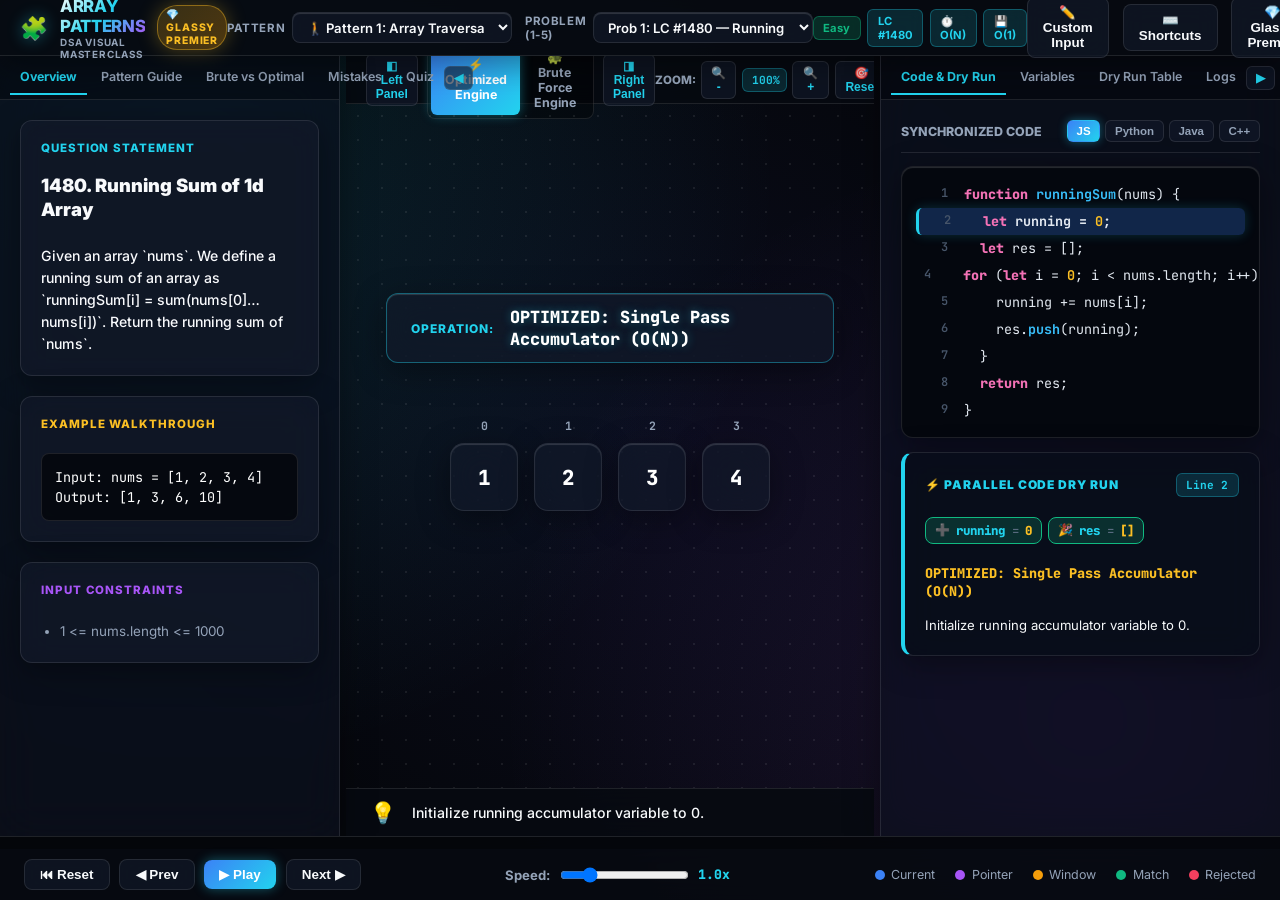
==== index.html @ a61776d0 "first commit" ====
<!DOCTYPE html>
<html lang="en" data-theme="glassy">
<head>
  <meta charset="UTF-8">
  <meta name="viewport" content="width=device-width, initial-scale=1.0">
  <title>Array Patterns Visualizer — 💎 Glassy Premier DSA Thinking Patterns & 60 LeetCode Problems</title>
  <meta name="description" content="Interactive luxury visual learning platform for 12 Array Patterns and 60 LeetCode problems with animated step execution, synchronized code line tracking, live variable watching, and pattern quizzes.">
  <link rel="stylesheet" href="styles/main.css">
  <link rel="stylesheet" href="styles/components.css">
  <link rel="preconnect" href="https://fonts.googleapis.com">
  <link rel="preconnect" href="https://fonts.gstatic.com" crossorigin>
  <link href="https://fonts.googleapis.com/css2?family=JetBrains+Mono:ital,wght@0,400;0,600;0,700;1,400&family=Inter:wght@300;400;500;600;700;800;900&display=swap" rel="stylesheet">
</head>
<body>

  <!-- TOP HEADER -->
  <header class="app-header">
    <div class="brand-section">
      <span class="brand-logo">🧩</span>
      <div style="display: flex; flex-direction: column;">
        <span class="brand-title">ARRAY PATTERNS</span>
        <span style="font-size: 0.62rem; color: var(--text-muted); font-weight: 700; letter-spacing: 0.08em;">DSA VISUAL MASTERCLASS</span>
      </div>
      <span class="brand-badge">💎 Glassy Premier</span>
    </div>

    <div class="controls-section">
      <div class="selector-group">
        <label for="patternSelect" class="select-label">PATTERN</label>
        <select id="patternSelect" class="glass-select">
          <!-- 12 Patterns populated dynamically -->
        </select>
      </div>

      <div class="selector-group">
        <label for="problemSelect" class="select-label">PROBLEM (1-5)</label>
        <select id="problemSelect" class="glass-select">
          <!-- 5 Problems per pattern populated dynamically -->
        </select>
      </div>
    </div>

    <div class="badge-group">
      <span id="diffBadge" class="badge badge-easy">Easy</span>
      <span id="lcNumBadge" class="badge badge-info">LC #1480</span>
      <span id="timeCompBadge" class="badge badge-info">⏱️ O(N)</span>
      <span id="spaceCompBadge" class="badge badge-info">💾 O(1)</span>
    </div>

    <div class="controls-section">
      <button id="customInputBtn" class="ctrl-btn" title="Set Custom Input Case">✏️ Custom Input</button>
      <button id="shortcutsBtn" class="ctrl-btn" title="Keyboard Shortcuts (Key: ?)">⌨️ Shortcuts</button>
      <button id="themeToggleBtn" class="ctrl-btn" title="Cycle Glassy / Dark / Light Themes">💎 Glassy Premier</button>
      <button id="fullscreenBtn" class="ctrl-btn" title="Toggle Fullscreen">⛶</button>
    </div>
  </header>

  <!-- MAIN RESIZABLE IDE LAYOUT -->
  <main class="app-workspace" id="ideContainer">

    <!-- LEFT PANEL: PROBLEM & PATTERN GUIDE -->
    <section class="panel-left" id="panelLeft">
      <div class="tab-header">
        <nav id="leftTabs" style="display: flex; gap: 0.2rem;">
          <button class="tab-btn active" data-tab="tab-overview">Overview</button>
          <button class="tab-btn" data-tab="tab-pattern">Pattern Guide</button>
          <button class="tab-btn" data-tab="tab-approaches">Brute vs Optimal</button>
          <button class="tab-btn" data-tab="tab-mistakes">Mistakes</button>
          <button class="tab-btn" data-tab="tab-quiz">Quiz</button>
        </nav>
        <button id="toggleLeftPanelBtn" class="panel-toggle-btn" title="Collapse Left Panel (Ctrl+[)">◀</button>
      </div>

      <div class="tab-body">
        <!-- OVERVIEW TAB -->
        <div id="tab-overview" class="tab-content active">
          <div class="quiz-card" style="margin-bottom: 1.25rem;">
            <div style="font-size: 0.72rem; font-weight: 800; color: var(--accent-cyan); text-transform: uppercase; letter-spacing: 0.08em; margin-bottom: 0.25rem;">QUESTION STATEMENT</div>
            <h2 id="probTitle" style="font-size: 1.15rem; font-weight: 900; color: var(--text-main); line-height: 1.35;">1480. Running Sum of 1d Array</h2>
            <p id="probStatement" style="font-size: 0.88rem; color: var(--text-main); margin-top: 0.6rem; line-height: 1.55; font-weight: 500;"></p>
          </div>

          <div class="quiz-card" style="margin-bottom: 1.25rem;">
            <div style="font-size: 0.72rem; font-weight: 800; color: var(--accent-gold); text-transform: uppercase; letter-spacing: 0.08em; margin-bottom: 0.25rem;">EXAMPLE WALKTHROUGH</div>
            <div id="probExamples" style="font-family: var(--font-code); font-size: 0.84rem; color: #ffffff; background: rgba(5,8,14,0.85); padding: 0.8rem; border-radius: 8px; border: 1px solid var(--border-glass); margin-top: 0.3rem; white-space: pre-wrap; line-height: 1.5;">
              <!-- Example content inserted dynamically -->
            </div>
          </div>

          <div class="quiz-card">
            <div style="font-size: 0.72rem; font-weight: 800; color: var(--accent-purple); text-transform: uppercase; letter-spacing: 0.08em; margin-bottom: 0.25rem;">INPUT CONSTRAINTS</div>
            <ul id="probConstraints" style="font-size: 0.84rem; color: var(--text-muted); margin-top: 0.4rem; padding-left: 1.2rem; line-height: 1.6;">
              <!-- Constraints inserted dynamically -->
            </ul>
          </div>
        </div>

        <!-- PATTERN GUIDE TAB -->
        <div id="tab-pattern" class="tab-content">
          <div class="quiz-card" style="margin-bottom: 1rem;">
            <h3 id="patternGuideTitle" style="font-size: 1.05rem; font-weight: 900; color: var(--accent-gold);">Pattern 1: Array Traversal</h3>
            <p id="patternGuideDesc" style="font-size: 0.86rem; color: var(--text-muted); margin-top: 0.4rem; line-height: 1.45;"></p>
          </div>

          <div class="quiz-card" style="margin-bottom: 1rem;">
            <h4 style="font-size: 0.84rem; font-weight: 800; color: var(--accent-cyan); text-transform: uppercase; letter-spacing: 0.06em;">When to use this pattern?</h4>
            <ul id="patternUseCases" style="font-size: 0.84rem; color: var(--text-muted); margin-top: 0.4rem; padding-left: 1.2rem; line-height: 1.5;"></ul>
          </div>

          <div class="quiz-card" style="margin-bottom: 1rem;">
            <h4 style="font-size: 0.84rem; font-weight: 800; color: var(--accent-cyan); text-transform: uppercase; letter-spacing: 0.06em;">Generic Template Code</h4>
            <pre id="patternTemplateCode" style="font-family: var(--font-code); font-size: 0.82rem; background: rgba(5,8,14,0.9); padding: 0.75rem; border-radius: 8px; margin-top: 0.4rem; color: #e2e8f0; white-space: pre; tab-size: 2; border: 1px solid var(--border-glass);"></pre>
          </div>

          <div class="quiz-card">
            <h4 style="font-size: 0.84rem; font-weight: 800; color: var(--accent-cyan); text-transform: uppercase; letter-spacing: 0.06em;">Interview Tips</h4>
            <ul id="patternTips" style="font-size: 0.84rem; color: var(--text-muted); margin-top: 0.4rem; padding-left: 1.2rem; line-height: 1.5;"></ul>
          </div>
        </div>

        <!-- BRUTE VS OPTIMAL TAB -->
        <div id="tab-approaches" class="tab-content">
          <div style="display: flex; flex-direction: column; gap: 1rem;">
            <div class="quiz-card" style="border-left: 4px solid var(--accent-amber);">
              <h4 style="font-size: 0.92rem; font-weight: 900; color: var(--accent-amber);">🐢 Brute Force Approach</h4>
              <p id="bruteDesc" style="font-size: 0.86rem; color: var(--text-muted); margin-top: 0.4rem; line-height: 1.45;"></p>
              <div style="font-family: var(--font-code); font-size: 0.8rem; color: var(--accent-cyan); margin-top: 0.6rem; font-weight: 700;">Time: <span id="bruteTime">O(N²)</span> | Space: <span id="bruteSpace">O(1)</span></div>
            </div>

            <div class="quiz-card" style="border-left: 4px solid var(--accent-green);">
              <h4 style="font-size: 0.92rem; font-weight: 900; color: var(--accent-green);">⚡ Optimized Approach</h4>
              <p id="optimalDesc" style="font-size: 0.86rem; color: var(--text-muted); margin-top: 0.4rem; line-height: 1.45;"></p>
              <div style="font-family: var(--font-code); font-size: 0.8rem; color: var(--accent-green); margin-top: 0.6rem; font-weight: 800;">Time: <span id="optimalTime">O(N)</span> | Space: <span id="optimalSpace">O(1)</span></div>
            </div>
          </div>
        </div>

        <!-- COMMON MISTAKES TAB -->
        <div id="tab-mistakes" class="tab-content">
          <div class="quiz-card">
            <h3 style="color: var(--accent-amber); font-size: 0.92rem; font-weight: 900;">⚠️ Common Mistakes & Edge Cases</h3>
            <div id="commonMistakesList" style="display: flex; flex-direction: column; gap: 0.6rem; margin-top: 0.6rem; font-size: 0.86rem; color: var(--text-muted); line-height: 1.5;">
              <!-- Inserted dynamically -->
            </div>
          </div>
        </div>

        <!-- QUIZ TAB -->
        <div id="tab-quiz" class="tab-content">
          <div class="quiz-container" id="quizContainer">
            <!-- Quiz inserted dynamically -->
          </div>
        </div>
      </div>
    </section>

    <!-- LEFT RESIZER HANDLE -->
    <div class="panel-resizer" id="resizerLeft"></div>

    <!-- CENTER PANEL: INTERACTIVE VISUALIZATION CANVAS -->
    <section class="panel-center" id="panelCenter">
      <div class="viz-header-toolbar">
        <div style="display: flex; align-items: center; gap: 0.6rem;">
          <button id="quickLeftToggleBtn" class="panel-toggle-btn active" title="Toggle Left Panel (Ctrl+[)">◧ Left Panel</button>
          <div class="algo-toggle-group">
            <button id="modeOptimalBtn" class="algo-mode-btn active">⚡ Optimized Engine</button>
            <button id="modeBruteBtn" class="algo-mode-btn">🐢 Brute Force Engine</button>
          </div>
          <button id="quickRightToggleBtn" class="panel-toggle-btn active" title="Toggle Right Panel (Ctrl+])">◨ Right Panel</button>
        </div>

        <!-- CANVAS ZOOM CONTROLS -->
        <div style="display: flex; align-items: center; gap: 0.35rem;">
          <span style="font-size: 0.72rem; font-weight: 800; color: var(--text-muted);">ZOOM:</span>
          <button id="zoomOutBtn" class="panel-toggle-btn" title="Zoom Out Canvas (-)">🔍 -</button>
          <span id="zoomValBadge" class="badge badge-info" style="font-family: var(--font-code); min-width: 45px; text-align: center;">100%</span>
          <button id="zoomInBtn" class="panel-toggle-btn" title="Zoom In Canvas (+)">🔍 +</button>
          <button id="zoomResetBtn" class="panel-toggle-btn" title="Reset Zoom to 100%">🎯 Reset</button>
        </div>

        <div class="viz-status-badge">
          <span id="stepCounterBadge" class="badge badge-info">Step 0 / 0</span>
          <span id="stepActionBadge" class="badge badge-easy">Ready</span>
        </div>
      </div>

      <!-- MAIN SCROLLABLE CANVAS WORKSPACE -->
      <div class="viz-canvas" id="vizCanvas">
        
        <!-- CALLOUT BANNER / FORMULA DISPLAY -->
        <div id="vizFormulaCallout" class="formula-callout">
          <span id="formulaLabel" class="formula-label">Operation:</span>
          <span id="formulaText" class="formula-val">Select a problem to start visualization</span>
        </div>

        <!-- SCALABLE VIEWPORT WRAPPER -->
        <div id="canvasViewport" style="display: flex; flex-direction: column; align-items: center; justify-content: center; width: 100%; transition: transform 0.2s cubic-bezier(0.4, 0, 0.2, 1);">

          <!-- 1D ARRAY CONTAINER -->
          <div id="arrayVisualContainer" class="array-visual-wrapper">
            <!-- Dynamically generated 3D crystal glass array elements -->
          </div>

          <!-- 2D MATRIX CONTAINER -->
          <div id="matrixVisualContainer" class="matrix-visual-wrapper" style="display: none;">
            <!-- Dynamically generated 2D grid -->
          </div>

          <!-- AUXILIARY DATA STRUCTURES -->
          <div id="auxVisualContainer" class="aux-visual-wrapper">
            <!-- HashMap Grid / Prefix Array / Sliding Window Callout -->
          </div>

        </div>

      </div>

      <!-- STEP EXPLANATION FOOTER IN CANVAS -->
      <div class="viz-explanation-bar" id="explanationBar">
        <div class="exp-icon">💡</div>
        <div class="exp-text" id="explanationText">Click Play (Space) or Next (Right Arrow) to begin stepping through the visual execution.</div>
      </div>
    </section>

    <!-- RIGHT RESIZER HANDLE -->
    <div class="panel-resizer" id="resizerRight"></div>

    <!-- RIGHT PANEL: CODE & PARALLEL LIVE DRY RUN -->
    <section class="panel-right" id="panelRight">
      <div class="tab-header">
        <nav id="rightTabs" style="display: flex; gap: 0.2rem;">
          <button class="tab-btn active" data-tab="tab-code">Code & Dry Run</button>
          <button class="tab-btn" data-tab="tab-variables">Variables</button>
          <button class="tab-btn" data-tab="tab-dryrun">Dry Run Table</button>
          <button class="tab-btn" data-tab="tab-logs">Logs</button>
        </nav>
        <button id="toggleRightPanelBtn" class="panel-toggle-btn" title="Collapse Right Panel (Ctrl+])">▶</button>
      </div>

      <div class="tab-body">
        <!-- CODE & PARALLEL DRY RUN TAB -->
        <div id="tab-code" class="tab-content active" style="display: flex; flex-direction: column; gap: 0.85rem;">
          <div class="code-toolbar">
            <span class="code-title">SYNCHRONIZED CODE</span>
            <div class="lang-selector" id="langSelector">
              <button class="lang-btn active" data-lang="javascript">JS</button>
              <button class="lang-btn" data-lang="python">Python</button>
              <button class="lang-btn" data-lang="java">Java</button>
              <button class="lang-btn" data-lang="cpp">C++</button>
            </div>
          </div>
          <div id="codeDisplayBox" class="code-display-block">
            <!-- Rendered colorful code with highlighted current step line -->
          </div>

          <!-- PARALLEL LIVE DRY RUN CARD -->
          <div id="codeDryRunCard" class="quiz-card" style="border-left: 4px solid var(--accent-cyan); background: rgba(9, 14, 26, 0.85);">
            <div style="display: flex; align-items: center; justify-content: space-between;">
              <span style="font-size: 0.75rem; font-weight: 900; color: var(--accent-cyan); text-transform: uppercase; letter-spacing: 0.08em; display: flex; align-items: center; gap: 0.3rem;">⚡ PARALLEL CODE DRY RUN</span>
              <span id="codeDryRunLineBadge" class="badge badge-info" style="font-family: var(--font-code);">Line 1</span>
            </div>
            <div id="codeDryRunVars" style="display: flex; flex-wrap: wrap; gap: 0.4rem; margin-top: 0.4rem;">
              <!-- Live variable pills for active line -->
            </div>
            <div id="codeDryRunOp" style="font-family: var(--font-code); font-size: 0.84rem; color: var(--accent-gold); font-weight: 800; margin-top: 0.4rem;"></div>
            <div id="codeDryRunExp" style="font-size: 0.82rem; color: var(--text-main); margin-top: 0.2rem; line-height: 1.45;"></div>
          </div>
        </div>

        <!-- VARIABLES TAB -->
        <div id="tab-variables" class="tab-content">
          <div class="quiz-card">
            <h3 style="font-size: 0.9rem; font-weight: 800; color: var(--accent-cyan); margin-bottom: 0.6rem;">🔍 Live Variable Watch</h3>
            <div id="varWatchGrid" class="var-watch-grid">
              <!-- Variable cards dynamically updated -->
            </div>
          </div>
        </div>

        <!-- DRY RUN TABLE TAB -->
        <div id="tab-dryrun" class="tab-content">
          <div class="quiz-card">
            <h3 style="font-size: 0.9rem; font-weight: 800; color: var(--accent-cyan); margin-bottom: 0.6rem;">📊 Step-by-Step Execution Table</h3>
            <div class="table-scroll-wrap">
              <table class="dry-run-table">
                <thead>
                  <tr id="dryRunHeaderRow">
                    <th>Step</th>
                    <th>Iteration</th>
                    <th>Element</th>
                    <th>Operation</th>
                    <th>Result / State</th>
                  </tr>
                </thead>
                <tbody id="dryRunTableBody">
                  <!-- Generated dynamically -->
                </tbody>
              </table>
            </div>
          </div>
        </div>

        <!-- LOGS TAB -->
        <div id="tab-logs" class="tab-content">
          <div class="quiz-card">
            <h3 style="font-size: 0.9rem; font-weight: 800; color: var(--accent-cyan); margin-bottom: 0.6rem;">📜 Execution Log Stream</h3>
            <div id="executionLogBox" class="log-stream-box">
              <div class="log-entry" style="color: var(--accent-cyan);">[System] Visualizer Engine Initialized with Glassy Premier Theme. Ready.</div>
            </div>
          </div>
        </div>
      </div>
    </section>

  </main>

  <!-- BOTTOM TIMELINE CONTROLS -->
  <footer class="app-footer">
    <div class="timeline-wrapper">
      <input type="range" id="timelineSlider" class="timeline-range" min="0" max="0" value="0" step="1">
      <div id="timelineProgress" class="timeline-progress-bar"></div>
    </div>

    <div class="controls-bar">
      <div class="control-btn-group">
        <button id="resetBtn" class="ctrl-btn" title="Reset Timeline (R)">⏮ Reset</button>
        <button id="prevBtn" class="ctrl-btn" title="Previous Step (Left Arrow)">◀ Prev</button>
        <button id="playBtn" class="ctrl-btn ctrl-primary" title="Play / Pause (Spacebar)">▶ Play</button>
        <button id="nextBtn" class="ctrl-btn" title="Next Step (Right Arrow)">Next ▶</button>
      </div>

      <div class="speed-control-group">
        <label for="speedSlider">Speed:</label>
        <input type="range" id="speedSlider" min="0.5" max="3" step="0.5" value="1">
        <span id="speedValLabel" class="speed-val">1.0x</span>
      </div>

      <div class="color-legend-bar">
        <span class="legend-item"><span class="legend-dot blue"></span> Current</span>
        <span class="legend-item"><span class="legend-dot purple"></span> Pointer</span>
        <span class="legend-item"><span class="legend-dot yellow"></span> Window</span>
        <span class="legend-item"><span class="legend-dot green"></span> Match</span>
        <span class="legend-item"><span class="legend-dot red"></span> Rejected</span>
      </div>
    </div>
  </footer>

  <!-- CUSTOM INPUT MODAL -->
  <div id="customInputModal" class="modal-overlay">
    <div class="modal-card">
      <div class="modal-header">
        <h3 class="modal-title">✏️ Enter Custom Test Case</h3>
        <button id="closeModalBtn" class="modal-close-btn">&times;</button>
      </div>
      <div class="modal-body">
        <div style="display: flex; flex-direction: column; gap: 0.3rem;">
          <label for="customArrayInput" style="font-size: 0.8rem; font-weight: 700; color: var(--text-muted);">Array / Elements (comma separated):</label>
          <input type="text" id="customArrayInput" class="glass-input" placeholder="e.g. 2, 7, 11, 15 or 1, 2, 3, 4, 5">
        </div>
        <div style="display: flex; flex-direction: column; gap: 0.3rem;" id="customTargetGroup">
          <label for="customTargetInput" style="font-size: 0.8rem; font-weight: 700; color: var(--text-muted);">Target Value / K Value (if applicable):</label>
          <input type="number" id="customTargetInput" class="glass-input" placeholder="e.g. 9">
        </div>
      </div>
      <div style="display: flex; justify-content: flex-end; gap: 0.5rem; margin-top: 0.5rem;">
        <button id="cancelModalBtn" class="ctrl-btn">Cancel</button>
        <button id="applyCustomInputBtn" class="ctrl-btn ctrl-primary">Apply & Run</button>
      </div>
    </div>
  </div>

  <!-- KEYBOARD SHORTCUTS MODAL -->
  <div id="shortcutsModal" class="modal-overlay">
    <div class="modal-card">
      <div class="modal-header">
        <h3 class="modal-title">⌨️ Keyboard Shortcuts Reference</h3>
        <button id="closeShortcutsBtn" class="modal-close-btn">&times;</button>
      </div>
      <div class="modal-body">
        <table style="width: 100%; border-collapse: collapse; font-size: 0.84rem; font-family: var(--font-code);">
          <tr style="border-bottom: 1px solid var(--border-glass);"><td style="padding: 0.4rem; color: var(--accent-cyan);">Spacebar</td><td style="padding: 0.4rem; color: var(--text-muted);">Play / Pause Animation</td></tr>
          <tr style="border-bottom: 1px solid var(--border-glass);"><td style="padding: 0.4rem; color: var(--accent-cyan);">← (Left Arrow)</td><td style="padding: 0.4rem; color: var(--text-muted);">Step Backward</td></tr>
          <tr style="border-bottom: 1px solid var(--border-glass);"><td style="padding: 0.4rem; color: var(--accent-cyan);">→ (Right Arrow)</td><td style="padding: 0.4rem; color: var(--text-muted);">Step Forward</td></tr>
          <tr style="border-bottom: 1px solid var(--border-glass);"><td style="padding: 0.4rem; color: var(--accent-cyan);">↑ (Up Arrow)</td><td style="padding: 0.4rem; color: var(--text-muted);">Increase Speed</td></tr>
          <tr style="border-bottom: 1px solid var(--border-glass);"><td style="padding: 0.4rem; color: var(--accent-cyan);">↓ (Down Arrow)</td><td style="padding: 0.4rem; color: var(--text-muted);">Decrease Speed</td></tr>
          <tr style="border-bottom: 1px solid var(--border-glass);"><td style="padding: 0.4rem; color: var(--accent-cyan);">R</td><td style="padding: 0.4rem; color: var(--text-muted);">Reset Timeline</td></tr>
          <tr style="border-bottom: 1px solid var(--border-glass);"><td style="padding: 0.4rem; color: var(--accent-cyan);">Home / End</td><td style="padding: 0.4rem; color: var(--text-muted);">Jump to First / Last Step</td></tr>
          <tr style="border-bottom: 1px solid var(--border-glass);"><td style="padding: 0.4rem; color: var(--accent-cyan);">Ctrl + L</td><td style="padding: 0.4rem; color: var(--text-muted);">Cycle Glassy / Dark / Light Theme</td></tr>
          <tr style="border-bottom: 1px solid var(--border-glass);"><td style="padding: 0.4rem; color: var(--accent-cyan);">Ctrl + [</td><td style="padding: 0.4rem; color: var(--text-muted);">Toggle Left Panel Open / Close</td></tr>
          <tr style="border-bottom: 1px solid var(--border-glass);"><td style="padding: 0.4rem; color: var(--accent-cyan);">Ctrl + ]</td><td style="padding: 0.4rem; color: var(--text-muted);">Toggle Right Panel Open / Close</td></tr>
          <tr><td style="padding: 0.4rem; color: var(--accent-cyan);">Esc</td><td style="padding: 0.4rem; color: var(--text-muted);">Close Modals</td></tr>
        </table>
      </div>
    </div>
  </div>

  <!-- SCRIPT MODULES -->
  <script src="js/data/patterns.js"></script>
  <script src="js/data/problems.js"></script>
  <script src="js/engine/visualizer.js"></script>
  <script src="js/engine/stepEngine.js"></script>
  <script src="js/engine/panelResizer.js"></script>
  <script src="js/app.js"></script>

</body>
</html>
---- styles/main.css ----
/* ==========================================================================
   ARRAY PATTERNS VISUALIZER — GLASSY PREMIER LUXURY THEME & DESIGN SYSTEM
   ========================================================================== */

@import url('https://fonts.googleapis.com/css2?family=Inter:wght@300;400;500;600;700;800;900&family=JetBrains+Mono:ital,wght@0,400;0,600;0,700;1,400&display=swap');

:root, [data-theme="glassy"] {
  /* Ultra-Luxury Glassy Premier Palette */
  --bg-app: #05070c;
  --bg-mesh-1: radial-gradient(circle at 15% 20%, rgba(34, 211, 238, 0.12) 0%, transparent 45%);
  --bg-mesh-2: radial-gradient(circle at 85% 80%, rgba(168, 85, 247, 0.12) 0%, transparent 45%);
  --bg-mesh-3: radial-gradient(circle at 50% 50%, rgba(79, 70, 229, 0.08) 0%, transparent 60%);

  /* Glassmorphism Surfaces */
  --glass-panel: rgba(13, 18, 30, 0.7);
  --glass-panel-solid: rgba(9, 12, 20, 0.95);
  --glass-card: rgba(19, 27, 44, 0.6);
  --glass-card-hover: rgba(30, 41, 65, 0.8);
  --glass-header: rgba(7, 10, 17, 0.9);

  /* Glass Borders & Inset Highlights */
  --border-glass: rgba(255, 255, 255, 0.1);
  --border-glass-active: rgba(34, 211, 238, 0.4);
  --border-glass-gold: rgba(251, 191, 36, 0.4);
  --inset-highlight: inset 0 1px 1px 0 rgba(255, 255, 255, 0.15);

  /* Luxury Accents */
  --primary-blue: #3b82f6;
  --primary-blue-glow: rgba(59, 130, 246, 0.4);
  --accent-cyan: #22d3ee;
  --accent-cyan-glow: rgba(34, 211, 238, 0.4);
  --accent-purple: #a855f7;
  --accent-purple-glow: rgba(168, 85, 247, 0.4);
  --accent-amber: #f59e0b;
  --accent-gold: #fbbf24;
  --accent-green: #10b981;
  --accent-green-glow: rgba(16, 185, 129, 0.4);
  --accent-rose: #f43f5e;
  --accent-rose-glow: rgba(244, 63, 94, 0.4);

  /* Text & Typography */
  --text-main: #f8fafc;
  --text-muted: #94a3b8;
  --text-dim: #64748b;
  --font-main: 'Inter', -apple-system, BlinkMacSystemFont, sans-serif;
  --font-code: 'JetBrains Mono', monospace;

  /* Layout Dimensions */
  --header-height: 56px;
  --footer-height: 64px;

  /* Transitions & Shadows */
  --transition-fast: 0.15s cubic-bezier(0.4, 0, 0.2, 1);
  --transition-smooth: 0.3s cubic-bezier(0.4, 0, 0.2, 1);
  --shadow-glass: 0 8px 32px 0 rgba(0, 0, 0, 0.37);
  --shadow-neon-cyan: 0 0 20px rgba(34, 211, 238, 0.3);
  --shadow-neon-gold: 0 0 20px rgba(251, 191, 36, 0.3);
}

[data-theme="light"] {
  --bg-app: #f1f5f9;
  --bg-mesh-1: radial-gradient(circle at 15% 20%, rgba(59, 130, 246, 0.08) 0%, transparent 45%);
  --bg-mesh-2: radial-gradient(circle at 85% 80%, rgba(139, 92, 246, 0.08) 0%, transparent 45%);
  --bg-mesh-3: none;

  --glass-panel: rgba(255, 255, 255, 0.85);
  --glass-panel-solid: rgba(255, 255, 255, 0.95);
  --glass-card: rgba(241, 245, 249, 0.9);
  --glass-card-hover: rgba(226, 232, 240, 0.95);
  --glass-header: rgba(255, 255, 255, 0.9);

  --border-glass: rgba(0, 0, 0, 0.08);
  --border-glass-active: rgba(59, 130, 246, 0.5);
  --border-glass-gold: rgba(245, 158, 11, 0.5);
  --inset-highlight: inset 0 1px 1px 0 rgba(255, 255, 255, 0.6);

  --text-main: #0f172a;
  --text-muted: #475569;
  --text-dim: #94a3b8;

  --shadow-glass: 0 8px 32px 0 rgba(31, 38, 135, 0.1);
}

/* GLOBAL RESET */
*, *::before, *::after {
  box-sizing: border-box;
  margin: 0;
  padding: 0;
}

html, body {
  width: 100vw;
  height: 100vh;
  overflow: hidden;
  font-family: var(--font-main);
  background-color: var(--bg-app);
  background-image: var(--bg-mesh-1), var(--bg-mesh-2), var(--bg-mesh-3);
  background-attachment: fixed;
  color: var(--text-main);
  -webkit-font-smoothing: antialiased;
}

/* GLASSY SCROLLBARS */
::-webkit-scrollbar {
  width: 6px;
  height: 6px;
}

::-webkit-scrollbar-track {
  background: rgba(5, 8, 14, 0.4);
}

::-webkit-scrollbar-thumb {
  background: rgba(34, 211, 238, 0.3);
  border-radius: 4px;
}

::-webkit-scrollbar-thumb:hover {
  background: var(--accent-cyan);
  box-shadow: 0 0 10px var(--accent-cyan-glow);
}

/* APP SHELL FLEX CONTAINER */
body {
  display: flex;
  flex-direction: column;
}

/* GLASSY HEADER NAVBAR */
.app-header {
  height: var(--header-height);
  min-height: var(--header-height);
  background: var(--glass-header);
  backdrop-filter: blur(16px) saturate(180%);
  -webkit-backdrop-filter: blur(16px) saturate(180%);
  border-bottom: 1px solid var(--border-glass);
  box-shadow: var(--shadow-glass);
  display: flex;
  align-items: center;
  justify-content: space-between;
  padding: 0 1.25rem;
  z-index: 100;
  flex-shrink: 0;
}

.brand-section {
  display: flex;
  align-items: center;
  gap: 0.75rem;
}

.brand-logo {
  font-size: 1.4rem;
  filter: drop-shadow(0 0 8px var(--accent-cyan-glow));
}

.brand-title {
  font-size: 1.05rem;
  font-weight: 800;
  background: linear-gradient(135deg, #ffffff 0%, var(--accent-cyan) 50%, var(--accent-purple) 100%);
  -webkit-background-clip: text;
  -webkit-text-fill-color: transparent;
  letter-spacing: -0.02em;
}

.brand-badge {
  background: linear-gradient(135deg, rgba(251, 191, 36, 0.2), rgba(245, 158, 11, 0.3));
  border: 1px solid var(--border-glass-gold);
  color: var(--accent-gold);
  font-size: 0.65rem;
  font-weight: 800;
  padding: 0.15rem 0.5rem;
  border-radius: 20px;
  text-transform: uppercase;
  letter-spacing: 0.08em;
  box-shadow: var(--shadow-neon-gold);
}

.controls-section {
  display: flex;
  align-items: center;
  gap: 0.85rem;
}

.selector-group {
  display: flex;
  align-items: center;
  gap: 0.4rem;
}

.select-label {
  font-size: 0.72rem;
  font-weight: 700;
  color: var(--text-muted);
  letter-spacing: 0.05em;
}

.glass-select {
  background: var(--glass-card);
  backdrop-filter: blur(12px);
  border: 1px solid var(--border-glass);
  box-shadow: var(--inset-highlight);
  color: var(--text-main);
  font-family: var(--font-main);
  font-size: 0.82rem;
  font-weight: 600;
  padding: 0.35rem 0.65rem;
  border-radius: 8px;
  outline: none;
  cursor: pointer;
  transition: var(--transition-fast);
  max-width: 220px;
}

.glass-select:hover {
  border-color: var(--border-glass-active);
  background: var(--glass-card-hover);
}

.glass-select option {
  background: #0f172a;
  color: #ffffff;
}

/* HEADER BADGES */
.badge-group {
  display: flex;
  align-items: center;
  gap: 0.4rem;
}

.badge {
  font-size: 0.7rem;
  font-weight: 700;
  padding: 0.25rem 0.6rem;
  border-radius: 6px;
  backdrop-filter: blur(8px);
  border: 1px solid var(--border-glass);
}

.badge-easy { background: rgba(16, 185, 129, 0.2); color: var(--accent-green); border-color: rgba(16, 185, 129, 0.4); }
.badge-medium { background: rgba(245, 158, 11, 0.2); color: var(--accent-amber); border-color: rgba(245, 158, 11, 0.4); }
.badge-hard { background: rgba(244, 63, 94, 0.2); color: var(--accent-rose); border-color: rgba(244, 63, 94, 0.4); }
.badge-info { background: rgba(34, 211, 238, 0.15); color: var(--accent-cyan); border-color: rgba(34, 211, 238, 0.3); }

/* MAIN RESIZABLE & COLLAPSIBLE WORKSPACE */
.app-workspace {
  flex: 1;
  display: flex;
  height: calc(100vh - var(--header-height) - var(--footer-height));
  overflow: hidden;
  position: relative;
}

.panel-left, .panel-right {
  display: flex;
  flex-direction: column;
  height: 100%;
  background: var(--glass-panel);
  backdrop-filter: blur(20px) saturate(180%);
  -webkit-backdrop-filter: blur(20px) saturate(180%);
  border-right: 1px solid var(--border-glass);
  box-shadow: var(--shadow-glass);
  z-index: 10;
  transition: width 0.3s cubic-bezier(0.4, 0, 0.2, 1), opacity 0.2s ease;
}

.panel-left { width: 340px; min-width: 0; }
.panel-right { width: 400px; min-width: 0; border-left: 1px solid var(--border-glass); border-right: none; }

.panel-left.collapsed {
  width: 0px !important;
  overflow: hidden;
  opacity: 0;
  pointer-events: none;
}

.panel-right.collapsed {
  width: 0px !important;
  overflow: hidden;
  opacity: 0;
  pointer-events: none;
}

.panel-center {
  flex: 1;
  display: flex;
  flex-direction: column;
  height: 100%;
  background: transparent;
  position: relative;
  overflow: hidden;
}

/* RESIZER SPLITTER HANDLES */
.panel-resizer {
  width: 6px;
  background: transparent;
  cursor: col-resize;
  position: relative;
  z-index: 20;
  transition: background 0.2s ease;
}

.panel-resizer:hover, .panel-resizer.dragging {
  background: var(--accent-cyan);
  box-shadow: var(--shadow-neon-cyan);
}

.panel-resizer.collapsed {
  display: none;
}

/* TAB NAVIGATION SYSTEM & COLLAPSE BUTTON */
.tab-header {
  height: 44px;
  min-height: 44px;
  display: flex;
  align-items: center;
  justify-content: space-between;
  background: rgba(0, 0, 0, 0.3);
  border-bottom: 1px solid var(--border-glass);
  padding: 0 0.6rem;
  flex-shrink: 0;
}

.tab-btn {
  background: transparent;
  border: none;
  color: var(--text-muted);
  font-family: var(--font-main);
  font-size: 0.78rem;
  font-weight: 600;
  padding: 0.55rem 0.65rem;
  cursor: pointer;
  border-bottom: 2px solid transparent;
  transition: var(--transition-fast);
  white-space: nowrap;
}

.tab-btn:hover {
  color: var(--text-main);
}

.tab-btn.active {
  color: var(--accent-cyan);
  border-bottom-color: var(--accent-cyan);
  font-weight: 700;
}

.panel-toggle-btn {
  background: var(--glass-card);
  border: 1px solid var(--border-glass);
  color: var(--accent-cyan);
  font-size: 0.75rem;
  font-weight: 800;
  padding: 0.25rem 0.55rem;
  border-radius: 6px;
  cursor: pointer;
  transition: var(--transition-fast);
}

.panel-toggle-btn:hover {
  background: var(--glass-card-hover);
  border-color: var(--accent-cyan);
}

.tab-body {
  flex: 1;
  overflow-y: auto;
  padding: 1.25rem;
}

.tab-content {
  display: none;
}

.tab-content.active {
  display: block;
}

/* MODAL OVERLAYS */
.modal-overlay {
  position: fixed;
  top: 0; left: 0; right: 0; bottom: 0;
  background: rgba(3, 7, 18, 0.85);
  backdrop-filter: blur(12px);
  display: flex;
  align-items: center;
  justify-content: center;
  z-index: 1000;
  opacity: 0;
  pointer-events: none;
  transition: opacity 0.25s ease;
}

.modal-overlay.active {
  opacity: 1;
  pointer-events: auto;
}

.modal-card {
  background: var(--glass-panel-solid);
  border: 1px solid var(--border-glass-active);
  box-shadow: var(--shadow-glass), var(--shadow-neon-cyan);
  border-radius: 16px;
  width: 90%;
  max-width: 520px;
  padding: 1.5rem;
  display: flex;
  flex-direction: column;
  gap: 1.25rem;
}

.modal-header {
  display: flex;
  align-items: center;
  justify-content: space-between;
}

.modal-title {
  font-size: 1.1rem;
  font-weight: 800;
  color: var(--text-main);
}

.modal-close-btn {
  background: transparent;
  border: none;
  color: var(--text-muted);
  font-size: 1.2rem;
  cursor: pointer;
}

.modal-body {
  display: flex;
  flex-direction: column;
  gap: 1rem;
}

.glass-input {
  background: var(--glass-card);
  border: 1px solid var(--border-glass);
  color: var(--text-main);
  font-family: var(--font-code);
  font-size: 0.88rem;
  padding: 0.65rem 0.85rem;
  border-radius: 8px;
  outline: none;
}

.glass-input:focus {
  border-color: var(--accent-cyan);
  box-shadow: 0 0 12px var(--accent-cyan-glow);
}
---- styles/components.css ----
/* ==========================================================================
   ARRAY PATTERNS VISUALIZER — GLASSY PREMIER COMPONENTS & ANIMATIONS
   ========================================================================== */

/* CENTER PANEL TOOLBAR & STATUS */
.viz-header-toolbar {
  height: 48px;
  min-height: 48px;
  background: var(--glass-header);
  backdrop-filter: blur(12px);
  border-bottom: 1px solid var(--border-glass);
  display: flex;
  align-items: center;
  justify-content: space-between;
  padding: 0 1.25rem;
  flex-shrink: 0;
}

.algo-toggle-group {
  display: flex;
  background: rgba(0, 0, 0, 0.4);
  border: 1px solid var(--border-glass);
  border-radius: 8px;
  padding: 3px;
}

.algo-mode-btn {
  background: transparent;
  border: none;
  color: var(--text-muted);
  font-family: var(--font-main);
  font-size: 0.78rem;
  font-weight: 700;
  padding: 0.35rem 0.85rem;
  border-radius: 6px;
  cursor: pointer;
  transition: var(--transition-fast);
}

.algo-mode-btn.active {
  background: linear-gradient(135deg, var(--primary-blue), var(--accent-cyan));
  color: white;
  box-shadow: 0 0 12px var(--accent-cyan-glow);
}

.viz-status-badge {
  display: flex;
  align-items: center;
  gap: 0.5rem;
}

/* CENTER CANVAS WORKSPACE */
.viz-canvas {
  flex: 1;
  display: flex;
  flex-direction: column;
  align-items: center;
  justify-content: center;
  padding: 2.5rem;
  position: relative;
  overflow: auto;
  background-image: radial-gradient(rgba(255, 255, 255, 0.08) 1px, transparent 1px);
  background-size: 24px 24px;
}

/* FORMULA CALLOUT BANNER */
.formula-callout {
  background: var(--glass-card);
  backdrop-filter: blur(16px);
  border: 1px solid var(--border-glass-active);
  box-shadow: var(--shadow-glass), var(--inset-highlight);
  border-radius: 12px;
  padding: 0.75rem 1.5rem;
  display: flex;
  align-items: center;
  gap: 1rem;
  margin-bottom: 2rem;
}

.formula-label {
  font-size: 0.75rem;
  font-weight: 800;
  color: var(--accent-cyan);
  text-transform: uppercase;
  letter-spacing: 0.08em;
}

.formula-val {
  font-family: var(--font-code);
  font-size: 1.05rem;
  font-weight: 800;
  color: #ffffff;
  text-shadow: 0 0 10px var(--accent-cyan-glow);
}

/* 1D ARRAY VISUAL WRAPPER */
.array-visual-wrapper {
  display: flex;
  align-items: center;
  justify-content: center;
  gap: 1rem;
  padding: 3rem 2rem 4rem 2rem;
  position: relative;
  min-height: 180px;
  flex-wrap: nowrap;
}

/* SLIDING WINDOW BOUNDING BOX OVERLAY */
.sliding-window-overlay {
  position: absolute;
  top: 1.8rem;
  bottom: 2.8rem;
  border: 2px dashed var(--accent-amber);
  background: rgba(245, 158, 11, 0.12);
  backdrop-filter: blur(4px);
  border-radius: 16px;
  pointer-events: none;
  transition: all 0.3s cubic-bezier(0.4, 0, 0.2, 1);
  box-shadow: 0 0 24px rgba(245, 158, 11, 0.25);
  z-index: 5;
}

.sliding-window-label {
  position: absolute;
  top: -1.4rem;
  left: 50%;
  transform: translateX(-50%);
  background: linear-gradient(135deg, var(--accent-gold), var(--accent-amber));
  color: #000000;
  font-size: 0.68rem;
  font-weight: 900;
  padding: 0.15rem 0.6rem;
  border-radius: 6px;
  white-space: nowrap;
  box-shadow: 0 2px 8px rgba(0, 0, 0, 0.3);
}

/* 3D CRYSTAL GLASS ARRAY CELL BOX */
.array-cell {
  width: 68px;
  height: 68px;
  background: var(--glass-card);
  backdrop-filter: blur(16px);
  border: 1.5px solid var(--border-glass);
  box-shadow: var(--shadow-glass), var(--inset-highlight);
  border-radius: 14px;
  display: flex;
  flex-direction: column;
  align-items: center;
  justify-content: center;
  position: relative;
  transition: all 0.3s cubic-bezier(0.4, 0, 0.2, 1);
}

.cell-value {
  font-family: var(--font-code);
  font-size: 1.3rem;
  font-weight: 800;
  color: #ffffff;
}

.cell-index {
  position: absolute;
  top: -1.6rem;
  font-family: var(--font-code);
  font-size: 0.72rem;
  font-weight: 700;
  color: var(--text-muted);
}

/* CELL STATES WITH NEON GLOW SHADOWS */
.array-cell.active-current {
  border-color: var(--accent-cyan);
  background: rgba(34, 211, 238, 0.2);
  box-shadow: var(--shadow-neon-cyan);
  transform: translateY(-8px) scale(1.05);
}

.array-cell.active-match {
  border-color: var(--accent-green);
  background: rgba(16, 185, 129, 0.25);
  box-shadow: 0 0 24px var(--accent-green-glow);
  transform: translateY(-10px) scale(1.08);
}

.array-cell.active-window {
  border-color: var(--accent-amber);
  background: rgba(245, 158, 11, 0.2);
}

.array-cell.active-compare {
  border-color: var(--accent-purple);
  background: rgba(168, 85, 247, 0.2);
  box-shadow: 0 0 20px var(--accent-purple-glow);
  transform: translateY(-6px);
}

.array-cell.active-rejected {
  border-color: var(--accent-rose);
  background: rgba(244, 63, 94, 0.2);
  opacity: 0.65;
}

/* POINTER BADGES BELOW CELLS */
.pointer-container {
  position: absolute;
  bottom: -2.3rem;
  display: flex;
  flex-direction: column;
  align-items: center;
  gap: 3px;
  pointer-events: none;
}

.pointer-badge {
  font-size: 0.65rem;
  font-weight: 900;
  padding: 0.2rem 0.5rem;
  border-radius: 6px;
  color: white;
  text-transform: uppercase;
  letter-spacing: 0.05em;
  box-shadow: 0 2px 6px rgba(0, 0, 0, 0.3);
}

.pointer-badge.ptr-blue { background: linear-gradient(135deg, #3b82f6, #1d4ed8); }
.pointer-badge.ptr-purple { background: linear-gradient(135deg, #a855f7, #6d28d9); }
.pointer-badge.ptr-green { background: linear-gradient(135deg, #10b981, #047857); }
.pointer-badge.ptr-amber { background: linear-gradient(135deg, #f59e0b, #b45309); }

/* AUXILIARY VISUALIZERS (HASHMAP / PREFIX / STACK) */
.aux-visual-wrapper {
  margin-top: 1.5rem;
  width: 100%;
  max-width: 680px;
  display: flex;
  flex-direction: column;
  align-items: center;
}

.hashmap-grid-view {
  width: 100%;
  background: var(--glass-card);
  backdrop-filter: blur(16px);
  border: 1px solid var(--border-glass);
  border-radius: 12px;
  padding: 1rem;
  display: flex;
  flex-direction: column;
  gap: 0.6rem;
}

.hashmap-title {
  font-size: 0.75rem;
  font-weight: 800;
  color: var(--accent-cyan);
  letter-spacing: 0.08em;
}

.hashmap-entries {
  display: flex;
  flex-wrap: wrap;
  gap: 0.6rem;
}

.hashmap-pill {
  background: rgba(15, 23, 42, 0.8);
  border: 1px solid var(--border-glass);
  border-radius: 8px;
  padding: 0.4rem 0.75rem;
  font-family: var(--font-code);
  font-size: 0.84rem;
  display: flex;
  align-items: center;
  gap: 0.4rem;
}

.hashmap-pill.highlight {
  border-color: var(--accent-green);
  background: rgba(16, 185, 129, 0.2);
}

.hashmap-key { color: var(--accent-cyan); font-weight: 800; }
.hashmap-arrow { color: var(--text-dim); }
.hashmap-val { color: var(--accent-gold); font-weight: 800; }

/* CANVAS FOOTER EXPLANATION */
.viz-explanation-bar {
  height: 48px;
  min-height: 48px;
  background: var(--glass-header);
  backdrop-filter: blur(16px);
  border-top: 1px solid var(--border-glass);
  padding: 0 1.5rem;
  display: flex;
  align-items: center;
  gap: 1rem;
  flex-shrink: 0;
}

.exp-icon { font-size: 1.3rem; }
.exp-text { font-size: 0.88rem; color: var(--text-main); font-weight: 500; line-height: 1.4; }

/* RIGHT PANEL: CODE & PROPER INDENTATION */
.code-toolbar {
  display: flex;
  align-items: center;
  justify-content: space-between;
  padding-bottom: 0.6rem;
  border-bottom: 1px solid var(--border-glass);
}

.code-title {
  font-size: 0.78rem;
  font-weight: 800;
  color: var(--text-muted);
}

.lang-selector {
  display: flex;
  gap: 0.3rem;
}

.lang-btn {
  background: var(--glass-card);
  border: 1px solid var(--border-glass);
  color: var(--text-muted);
  font-size: 0.72rem;
  font-weight: 800;
  padding: 0.25rem 0.55rem;
  border-radius: 6px;
  cursor: pointer;
  transition: var(--transition-fast);
}

.lang-btn.active {
  background: linear-gradient(135deg, var(--primary-blue), var(--accent-cyan));
  color: white;
  border-color: transparent;
  box-shadow: 0 0 10px var(--accent-cyan-glow);
}

.code-display-block {
  background: rgba(5, 8, 14, 0.95);
  border: 1px solid var(--border-glass);
  box-shadow: var(--shadow-glass), var(--inset-highlight);
  border-radius: 12px;
  padding: 0.85rem;
  font-family: var(--font-code);
  font-size: 0.84rem;
  line-height: 1.65;
  overflow-x: auto;
  max-height: 380px;
}

.code-line {
  padding: 0.15rem 0.5rem;
  border-radius: 6px;
  color: var(--text-muted);
  display: flex;
  gap: 1rem;
  align-items: center;
}

.line-num {
  color: #475569;
  width: 24px;
  text-align: right;
  user-select: none;
  font-size: 0.75rem;
  font-weight: 600;
}

.line-text {
  white-space: pre;
  tab-size: 2;
  font-family: var(--font-code);
  color: #e2e8f0;
}

.code-line.active-line {
  background: rgba(59, 130, 246, 0.25);
  color: #ffffff;
  border-left: 3px solid var(--accent-cyan);
  font-weight: 700;
  box-shadow: 0 0 12px rgba(34, 211, 238, 0.2);
}

/* COLORFUL SYNTAX HIGHLIGHTING TOKENS */
.syn-kw { color: #f472b6; font-weight: 800; }        /* Magenta Keywords */
.syn-type { color: #60a5fa; font-weight: 700; }      /* Light Blue Types */
.syn-func { color: #38bdf8; font-weight: 700; }      /* Cyan Functions */
.syn-string { color: #34d399; }                      /* Emerald Strings */
.syn-num { color: #fbbf24; font-weight: 700; }       /* Amber Numbers */
.syn-comment { color: #64748b; font-style: italic; } /* Slate Comments */

/* LIVE VARIABLE WATCH GRID — NEON GLASS CARDS */
.var-watch-grid {
  display: grid;
  grid-template-columns: repeat(auto-fill, minmax(135px, 1fr));
  gap: 0.85rem;
}

.var-card {
  background: var(--glass-card);
  backdrop-filter: blur(16px);
  border: 1px solid var(--border-glass-active);
  box-shadow: var(--shadow-glass), var(--inset-highlight);
  border-radius: 12px;
  padding: 0.75rem 0.85rem;
  display: flex;
  flex-direction: column;
  gap: 0.35rem;
  transition: transform 0.25s ease, border-color 0.25s ease;
}

.var-card:hover {
  transform: translateY(-3px);
  border-color: var(--accent-cyan);
  box-shadow: var(--shadow-neon-cyan);
}

.var-name {
  font-size: 0.72rem;
  font-weight: 800;
  color: var(--text-muted);
  font-family: var(--font-code);
  display: flex;
  align-items: center;
  gap: 0.35rem;
}

.var-val {
  font-size: 1.15rem;
  font-weight: 900;
  font-family: var(--font-code);
  color: var(--accent-cyan);
  word-break: break-all;
}

.var-val.highlight-green { color: var(--accent-green); }
.var-val.highlight-amber { color: var(--accent-amber); }

/* DRY RUN TABLE STYLING */
.table-scroll-wrap {
  overflow-x: auto;
  max-height: 420px;
  border-radius: 8px;
}

.dry-run-table {
  width: 100%;
  border-collapse: collapse;
  font-size: 0.8rem;
  font-family: var(--font-code);
}

.dry-run-table th, .dry-run-table td {
  padding: 0.6rem;
  border: 1px solid var(--border-glass);
  text-align: left;
}

.dry-run-table th {
  background: rgba(5, 8, 14, 0.9);
  color: var(--accent-cyan);
  font-weight: 800;
  text-transform: uppercase;
  font-size: 0.72rem;
  letter-spacing: 0.05em;
  position: sticky;
  top: 0;
  z-index: 10;
}

.dry-run-table tr:hover {
  background: rgba(30, 41, 65, 0.5);
}

.dry-run-table tr.current-row {
  background: rgba(34, 211, 238, 0.22) !important;
  border-left: 4px solid var(--accent-cyan) !important;
  box-shadow: 0 0 16px rgba(34, 211, 238, 0.2);
}

.dry-run-table tr.current-row td {
  color: #ffffff !important;
  font-weight: 700;
}

.dry-run-val {
  font-family: var(--font-code);
  color: var(--accent-cyan);
  font-weight: 700;
}

.dry-run-highlight {
  font-family: var(--font-code);
  color: var(--accent-green);
  font-weight: 800;
}

/* LOG STREAM BOX */
.log-stream-box {
  background: rgba(5, 8, 14, 0.8);
  border: 1px solid var(--border-glass);
  border-radius: 10px;
  padding: 0.85rem;
  font-family: var(--font-code);
  font-size: 0.78rem;
  display: flex;
  flex-direction: column;
  gap: 0.4rem;
  max-height: 400px;
  overflow-y: auto;
}

.log-entry { color: var(--text-muted); }

/* BOTTOM TIMELINE FOOTER */
.app-footer {
  height: var(--footer-height);
  min-height: var(--footer-height);
  background: var(--glass-header);
  backdrop-filter: blur(16px);
  border-top: 1px solid var(--border-glass);
  display: flex;
  flex-direction: column;
  z-index: 100;
  flex-shrink: 0;
}

.timeline-wrapper {
  width: 100%;
  height: 12px;
  position: relative;
  background: rgba(0, 0, 0, 0.3);
}

.timeline-range {
  width: 100%;
  height: 100%;
  opacity: 0;
  cursor: pointer;
  position: absolute;
  top: 0; left: 0;
  z-index: 10;
}

.timeline-progress-bar {
  height: 100%;
  background: linear-gradient(90deg, var(--primary-blue), var(--accent-cyan), var(--accent-purple));
  width: 0%;
  transition: width 0.15s ease;
}

.controls-bar {
  flex: 1;
  display: flex;
  align-items: center;
  justify-content: space-between;
  padding: 0 1.5rem;
}

.control-btn-group {
  display: flex;
  align-items: center;
  gap: 0.6rem;
}

.ctrl-btn {
  background: var(--glass-card);
  backdrop-filter: blur(12px);
  color: var(--text-main);
  border: 1px solid var(--border-glass);
  border-radius: 8px;
  padding: 0.45rem 0.95rem;
  font-size: 0.84rem;
  font-weight: 700;
  cursor: pointer;
  transition: var(--transition-fast);
}

.ctrl-btn:hover {
  background: var(--glass-card-hover);
  border-color: var(--accent-cyan);
}

.ctrl-primary {
  background: linear-gradient(135deg, var(--primary-blue), var(--accent-cyan));
  color: white;
  border: none;
  box-shadow: 0 0 12px var(--accent-cyan-glow);
}

.ctrl-primary:hover {
  transform: translateY(-1px);
}

.speed-control-group {
  display: flex;
  align-items: center;
  gap: 0.6rem;
  font-size: 0.82rem;
  color: var(--text-muted);
  font-weight: 700;
}

.speed-val { color: var(--accent-cyan); font-family: var(--font-code); font-weight: 800; }

.color-legend-bar {
  display: flex;
  align-items: center;
  gap: 1.25rem;
  font-size: 0.78rem;
  color: var(--text-muted);
}

.legend-item {
  display: flex;
  align-items: center;
  gap: 0.4rem;
}

.legend-dot {
  width: 10px;
  height: 10px;
  border-radius: 50%;
}

.legend-dot.blue { background: var(--primary-blue); }
.legend-dot.purple { background: var(--accent-purple); }
.legend-dot.yellow { background: var(--accent-amber); }
.legend-dot.green { background: var(--accent-green); }
.legend-dot.red { background: var(--accent-rose); }

/* QUIZ STYLING — REFINED & PROMINENT */
.quiz-container {
  display: flex;
  flex-direction: column;
  gap: 1.25rem;
}

.quiz-score-banner {
  background: linear-gradient(135deg, rgba(34, 211, 238, 0.2), rgba(168, 85, 247, 0.2));
  backdrop-filter: blur(16px);
  border: 1px solid var(--border-glass-active);
  box-shadow: var(--shadow-glass);
  border-radius: 12px;
  padding: 0.85rem 1.25rem;
  display: flex;
  align-items: center;
  justify-content: space-between;
  font-weight: 800;
  font-size: 0.95rem;
  color: var(--text-main);
}

.quiz-score-num {
  font-family: var(--font-code);
  color: var(--accent-green);
  font-size: 1.2rem;
  font-weight: 900;
}

.quiz-card {
  background: var(--glass-card);
  backdrop-filter: blur(16px);
  border: 1px solid var(--border-glass);
  border-radius: 12px;
  padding: 1.25rem;
  display: flex;
  flex-direction: column;
  gap: 0.85rem;
  box-shadow: var(--shadow-glass);
}

.quiz-q {
  font-size: 0.92rem;
  font-weight: 800;
  color: var(--text-main);
  line-height: 1.45;
}

.quiz-options {
  display: flex;
  flex-direction: column;
  gap: 0.6rem;
}

.quiz-opt {
  background: rgba(15, 23, 42, 0.6);
  border: 1px solid var(--border-glass);
  border-radius: 8px;
  padding: 0.65rem 0.95rem;
  font-size: 0.86rem;
  color: var(--text-muted);
  cursor: pointer;
  transition: var(--transition-fast);
  display: flex;
  align-items: center;
  gap: 0.6rem;
}

.quiz-opt:hover {
  border-color: var(--accent-cyan);
  color: var(--text-main);
  background: rgba(30, 41, 65, 0.8);
}

.quiz-opt-letter {
  font-family: var(--font-code);
  font-weight: 800;
  color: var(--accent-cyan);
}

.quiz-opt.correct {
  border-color: var(--accent-green) !important;
  background: rgba(16, 185, 129, 0.25) !important;
  color: var(--accent-green) !important;
  font-weight: 800;
}

.quiz-opt.wrong {
  border-color: var(--accent-rose) !important;
  background: rgba(244, 63, 94, 0.25) !important;
  color: var(--accent-rose) !important;
}

.quiz-exp-box {
  background: rgba(9, 14, 26, 0.9);
  border: 1px solid var(--border-glass-active);
  border-left: 4px solid var(--accent-green);
  border-radius: 8px;
  padding: 0.75rem 1rem;
  font-size: 0.85rem;
  color: var(--text-main);
  margin-top: 0.6rem;
  line-height: 1.5;
  animation: quizExpFadeIn 0.25s ease-in-out;
}

@keyframes quizExpFadeIn {
  from { opacity: 0; transform: translateY(-4px); }
  to { opacity: 1; transform: translateY(0); }
}

.quiz-exp-title {
  font-weight: 800;
  color: var(--accent-green);
  font-size: 0.78rem;
  margin-bottom: 0.3rem;
  text-transform: uppercase;
  letter-spacing: 0.06em;
  display: flex;
  align-items: center;
  gap: 0.35rem;
}
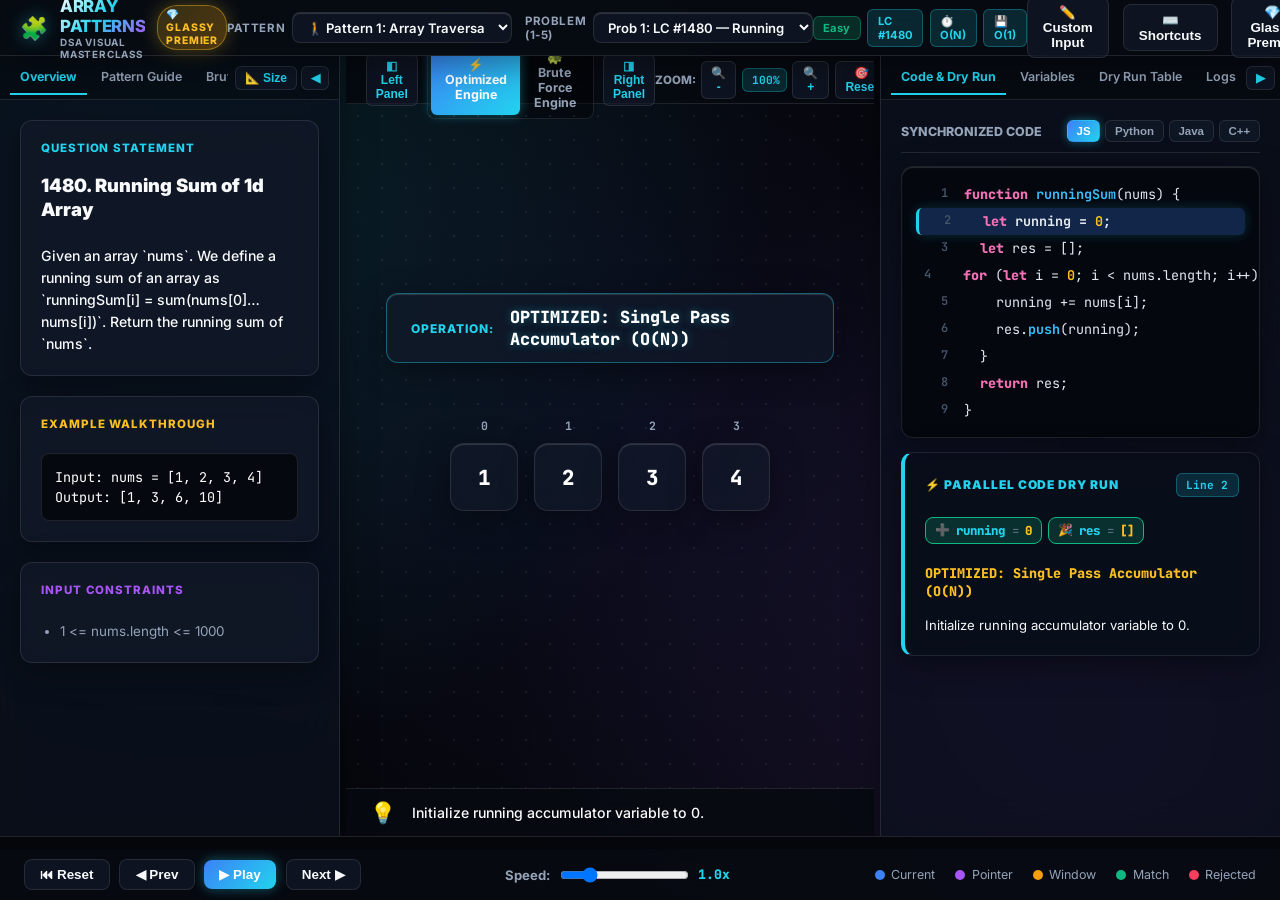
==== commit 8949bea8: "Enhanced Left Panel width presets and responsiveness" ====
--- a/index.html
+++ b/index.html
@@ -61,14 +61,19 @@
     <!-- LEFT PANEL: PROBLEM & PATTERN GUIDE -->
     <section class="panel-left" id="panelLeft">
       <div class="tab-header">
-        <nav id="leftTabs" style="display: flex; gap: 0.2rem;">
-          <button class="tab-btn active" data-tab="tab-overview">Overview</button>
-          <button class="tab-btn" data-tab="tab-pattern">Pattern Guide</button>
-          <button class="tab-btn" data-tab="tab-approaches">Brute vs Optimal</button>
-          <button class="tab-btn" data-tab="tab-mistakes">Mistakes</button>
-          <button class="tab-btn" data-tab="tab-quiz">Quiz</button>
-        </nav>
-        <button id="toggleLeftPanelBtn" class="panel-toggle-btn" title="Collapse Left Panel (Ctrl+[)">◀</button>
+        <div style="display: flex; align-items: center; gap: 0.25rem; overflow-x: auto; flex: 1; scrollbar-width: none;" id="leftTabsWrap">
+          <nav id="leftTabs" style="display: flex; gap: 0.2rem; white-space: nowrap;">
+            <button class="tab-btn active" data-tab="tab-overview">Overview</button>
+            <button class="tab-btn" data-tab="tab-pattern">Pattern Guide</button>
+            <button class="tab-btn" data-tab="tab-approaches">Brute vs Optimal</button>
+            <button class="tab-btn" data-tab="tab-mistakes">Mistakes</button>
+            <button class="tab-btn" data-tab="tab-quiz">Quiz</button>
+          </nav>
+        </div>
+        <div style="display: flex; align-items: center; gap: 0.25rem; flex-shrink: 0; margin-left: 0.4rem;">
+          <button id="leftPresetBtn" class="panel-toggle-btn" title="Cycle Panel Width (260px / 360px / 540px / 70%)">📐 Size</button>
+          <button id="toggleLeftPanelBtn" class="panel-toggle-btn" title="Collapse Left Panel (Ctrl+[)">◀</button>
+        </div>
       </div>
 
       <div class="tab-body">
@@ -155,7 +160,7 @@
     </section>
 
     <!-- LEFT RESIZER HANDLE -->
-    <div class="panel-resizer" id="resizerLeft"></div>
+    <div class="panel-resizer" id="resizerLeft" title="Drag to resize Left Panel (Double click to cycle width presets)"></div>
 
     <!-- CENTER PANEL: INTERACTIVE VISUALIZATION CANVAS -->
     <section class="panel-center" id="panelCenter">
@@ -223,7 +228,7 @@
     </section>
 
     <!-- RIGHT RESIZER HANDLE -->
-    <div class="panel-resizer" id="resizerRight"></div>
+    <div class="panel-resizer" id="resizerRight" title="Drag to resize Right Panel"></div>
 
     <!-- RIGHT PANEL: CODE & PARALLEL LIVE DRY RUN -->
     <section class="panel-right" id="panelRight">
--- a/styles/main.css
+++ b/styles/main.css
@@ -12,7 +12,7 @@
   --bg-mesh-3: radial-gradient(circle at 50% 50%, rgba(79, 70, 229, 0.08) 0%, transparent 60%);
 
   /* Glassmorphism Surfaces */
-  --glass-panel: rgba(13, 18, 30, 0.7);
+  --glass-panel: rgba(13, 18, 30, 0.75);
   --glass-panel-solid: rgba(9, 12, 20, 0.95);
   --glass-card: rgba(19, 27, 44, 0.6);
   --glass-card-hover: rgba(30, 41, 65, 0.8);
@@ -51,7 +51,7 @@
 
   /* Transitions & Shadows */
   --transition-fast: 0.15s cubic-bezier(0.4, 0, 0.2, 1);
-  --transition-smooth: 0.3s cubic-bezier(0.4, 0, 0.2, 1);
+  --transition-smooth: 0.25s cubic-bezier(0.4, 0, 0.2, 1);
   --shadow-glass: 0 8px 32px 0 rgba(0, 0, 0, 0.37);
   --shadow-neon-cyan: 0 0 20px rgba(34, 211, 238, 0.3);
   --shadow-neon-gold: 0 0 20px rgba(251, 191, 36, 0.3);
@@ -100,14 +100,14 @@
   -webkit-font-smoothing: antialiased;
 }
 
-/* GLASSY SCROLLBARS */
+/* SILKY GLASSY SCROLLBARS */
 ::-webkit-scrollbar {
   width: 6px;
   height: 6px;
 }
 
 ::-webkit-scrollbar-track {
-  background: rgba(5, 8, 14, 0.4);
+  background: rgba(5, 8, 14, 0.3);
 }
 
 ::-webkit-scrollbar-thumb {
@@ -252,6 +252,7 @@
   position: relative;
 }
 
+/* GPU HARDWARE ACCELERATED SIDE PANELS */
 .panel-left, .panel-right {
   display: flex;
   flex-direction: column;
@@ -262,7 +263,16 @@
   border-right: 1px solid var(--border-glass);
   box-shadow: var(--shadow-glass);
   z-index: 10;
-  transition: width 0.3s cubic-bezier(0.4, 0, 0.2, 1), opacity 0.2s ease;
+  transition: width 0.25s cubic-bezier(0.4, 0, 0.2, 1), opacity 0.2s ease;
+  will-change: width;
+  transform: translateZ(0);
+}
+
+/* DISABLE TRANSITION DURING MOUSE RESIZING FOR 60FPS SILKY SMOOTH DRAG */
+body.is-resizing .panel-left,
+body.is-resizing .panel-right {
+  transition: none !important;
+  user-select: none;
 }
 
 .panel-left { width: 340px; min-width: 0; }
@@ -369,14 +379,20 @@
   flex: 1;
   overflow-y: auto;
   padding: 1.25rem;
+  scroll-behavior: smooth;
 }
 
 .tab-content {
   display: none;
+  opacity: 0;
+  transform: translateY(6px);
+  transition: opacity 0.2s cubic-bezier(0.4, 0, 0.2, 1), transform 0.2s cubic-bezier(0.4, 0, 0.2, 1);
 }
 
 .tab-content.active {
   display: block;
+  opacity: 1;
+  transform: translateY(0);
 }
 
 /* MODAL OVERLAYS */
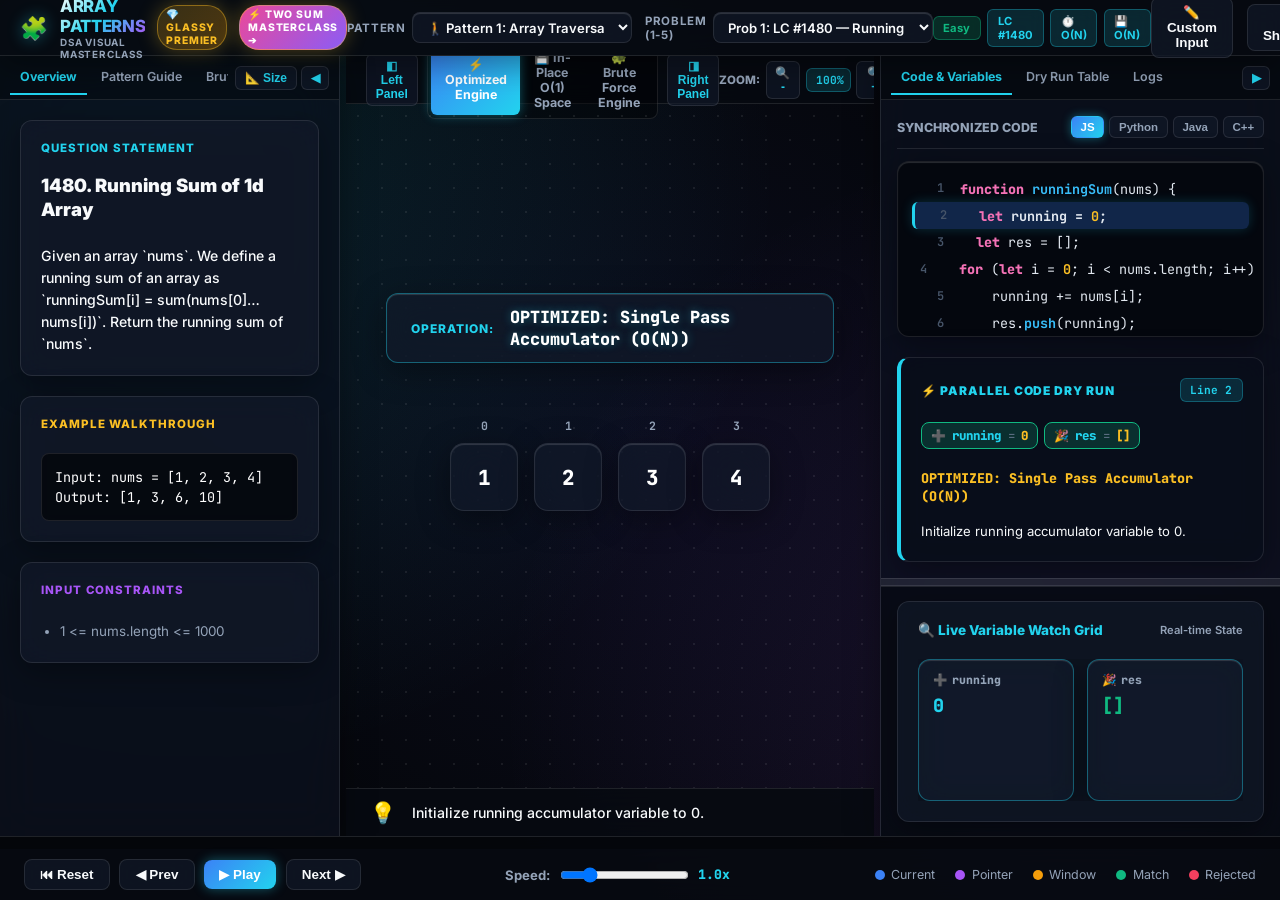
==== commit 3311a17e: "Fix solution codes for all 60 LeetCode problems and align LC 1991 visualization with multi-language " ====
--- a/index.html
+++ b/index.html
@@ -22,6 +22,7 @@
         <span style="font-size: 0.62rem; color: var(--text-muted); font-weight: 700; letter-spacing: 0.08em;">DSA VISUAL MASTERCLASS</span>
       </div>
       <span class="brand-badge">💎 Glassy Premier</span>
+      <a href="../index.html" class="brand-badge" style="text-decoration: none; font-weight: 800; background: linear-gradient(135deg, #ec4899, #8b5cf6); color: #ffffff; cursor: pointer;">⚡ Two Sum Masterclass ➔</a>
     </div>
 
     <div class="controls-section">
@@ -169,6 +170,7 @@
           <button id="quickLeftToggleBtn" class="panel-toggle-btn active" title="Toggle Left Panel (Ctrl+[)">◧ Left Panel</button>
           <div class="algo-toggle-group">
             <button id="modeOptimalBtn" class="algo-mode-btn active">⚡ Optimized Engine</button>
+            <button id="modeInplaceBtn" class="algo-mode-btn">💾 In-Place O(1) Space</button>
             <button id="modeBruteBtn" class="algo-mode-btn">🐢 Brute Force Engine</button>
           </div>
           <button id="quickRightToggleBtn" class="panel-toggle-btn active" title="Toggle Right Panel (Ctrl+])">◨ Right Panel</button>
@@ -230,54 +232,62 @@
     <!-- RIGHT RESIZER HANDLE -->
     <div class="panel-resizer" id="resizerRight" title="Drag to resize Right Panel"></div>
 
-    <!-- RIGHT PANEL: CODE & PARALLEL LIVE DRY RUN -->
+    <!-- RIGHT PANEL: CODE & PARALLEL LIVE DRY RUN & VARIABLES -->
     <section class="panel-right" id="panelRight">
       <div class="tab-header">
         <nav id="rightTabs" style="display: flex; gap: 0.2rem;">
-          <button class="tab-btn active" data-tab="tab-code">Code & Dry Run</button>
-          <button class="tab-btn" data-tab="tab-variables">Variables</button>
+          <button class="tab-btn active" data-tab="tab-code">Code & Variables</button>
           <button class="tab-btn" data-tab="tab-dryrun">Dry Run Table</button>
           <button class="tab-btn" data-tab="tab-logs">Logs</button>
         </nav>
         <button id="toggleRightPanelBtn" class="panel-toggle-btn" title="Collapse Right Panel (Ctrl+])">▶</button>
       </div>
 
-      <div class="tab-body">
-        <!-- CODE & PARALLEL DRY RUN TAB -->
-        <div id="tab-code" class="tab-content active" style="display: flex; flex-direction: column; gap: 0.85rem;">
-          <div class="code-toolbar">
-            <span class="code-title">SYNCHRONIZED CODE</span>
-            <div class="lang-selector" id="langSelector">
-              <button class="lang-btn active" data-lang="javascript">JS</button>
-              <button class="lang-btn" data-lang="python">Python</button>
-              <button class="lang-btn" data-lang="java">Java</button>
-              <button class="lang-btn" data-lang="cpp">C++</button>
-            </div>
-          </div>
-          <div id="codeDisplayBox" class="code-display-block">
-            <!-- Rendered colorful code with highlighted current step line -->
-          </div>
-
-          <!-- PARALLEL LIVE DRY RUN CARD -->
-          <div id="codeDryRunCard" class="quiz-card" style="border-left: 4px solid var(--accent-cyan); background: rgba(9, 14, 26, 0.85);">
-            <div style="display: flex; align-items: center; justify-content: space-between;">
-              <span style="font-size: 0.75rem; font-weight: 900; color: var(--accent-cyan); text-transform: uppercase; letter-spacing: 0.08em; display: flex; align-items: center; gap: 0.3rem;">⚡ PARALLEL CODE DRY RUN</span>
-              <span id="codeDryRunLineBadge" class="badge badge-info" style="font-family: var(--font-code);">Line 1</span>
-            </div>
-            <div id="codeDryRunVars" style="display: flex; flex-wrap: wrap; gap: 0.4rem; margin-top: 0.4rem;">
-              <!-- Live variable pills for active line -->
-            </div>
-            <div id="codeDryRunOp" style="font-family: var(--font-code); font-size: 0.84rem; color: var(--accent-gold); font-weight: 800; margin-top: 0.4rem;"></div>
-            <div id="codeDryRunExp" style="font-size: 0.82rem; color: var(--text-main); margin-top: 0.2rem; line-height: 1.45;"></div>
-          </div>
-        </div>
-
-        <!-- VARIABLES TAB -->
-        <div id="tab-variables" class="tab-content">
-          <div class="quiz-card">
-            <h3 style="font-size: 0.9rem; font-weight: 800; color: var(--accent-cyan); margin-bottom: 0.6rem;">🔍 Live Variable Watch</h3>
-            <div id="varWatchGrid" class="var-watch-grid">
-              <!-- Variable cards dynamically updated -->
+      <div class="tab-body" style="height: calc(100% - 44px); padding: 0;">
+        <!-- CODE & VARIABLES STACKED TAB WITH RESIZER -->
+        <div id="tab-code" class="tab-content active split-tab-container">
+          <!-- TOP SUB-PANEL: CODE & PARALLEL DRY RUN -->
+          <div id="subpanelCodeTop" class="subpanel-top">
+            <div class="code-toolbar">
+              <span class="code-title">SYNCHRONIZED CODE</span>
+              <div class="lang-selector" id="langSelector">
+                <button class="lang-btn active" data-lang="javascript">JS</button>
+                <button class="lang-btn" data-lang="python">Python</button>
+                <button class="lang-btn" data-lang="java">Java</button>
+                <button class="lang-btn" data-lang="cpp">C++</button>
+              </div>
+            </div>
+            <div id="codeDisplayBox" class="code-display-block">
+              <!-- Rendered colorful code with highlighted current step line -->
+            </div>
+
+            <!-- PARALLEL LIVE DRY RUN CARD -->
+            <div id="codeDryRunCard" class="quiz-card" style="border-left: 4px solid var(--accent-cyan); background: rgba(9, 14, 26, 0.85); margin-top: 0.5rem;">
+              <div style="display: flex; align-items: center; justify-content: space-between;">
+                <span style="font-size: 0.75rem; font-weight: 900; color: var(--accent-cyan); text-transform: uppercase; letter-spacing: 0.08em; display: flex; align-items: center; gap: 0.3rem;">⚡ PARALLEL CODE DRY RUN</span>
+                <span id="codeDryRunLineBadge" class="badge badge-info" style="font-family: var(--font-code);">Line 1</span>
+              </div>
+              <div id="codeDryRunVars" style="display: flex; flex-wrap: wrap; gap: 0.4rem; margin-top: 0.4rem;">
+                <!-- Live variable pills for active line -->
+              </div>
+              <div id="codeDryRunOp" style="font-family: var(--font-code); font-size: 0.84rem; color: var(--accent-gold); font-weight: 800; margin-top: 0.4rem;"></div>
+              <div id="codeDryRunExp" style="font-size: 0.82rem; color: var(--text-main); margin-top: 0.2rem; line-height: 1.45;"></div>
+            </div>
+          </div>
+
+          <!-- VERTICAL SUB-PANEL RESIZER HANDLE -->
+          <div class="subpanel-resizer-v" id="resizerRightSubPanel" title="Drag to adjust Code vs Variables height (Double click to reset)"></div>
+
+          <!-- BOTTOM SUB-PANEL: VARIABLES TRACKING PANEL -->
+          <div id="subpanelVarsBottom" class="subpanel-bottom">
+            <div class="quiz-card" style="height: 100%; display: flex; flex-direction: column; overflow: hidden; margin-bottom: 0;">
+              <h3 style="font-size: 0.85rem; font-weight: 800; color: var(--accent-cyan); margin-bottom: 0.5rem; display: flex; align-items: center; justify-content: space-between;">
+                <span>🔍 Live Variable Watch Grid</span>
+                <span style="font-size: 0.7rem; color: var(--text-muted); font-weight: 600;">Real-time State</span>
+              </h3>
+              <div id="varWatchGrid" class="var-watch-grid" style="flex: 1; overflow-y: auto;">
+                <!-- Variable cards dynamically updated -->
+              </div>
             </div>
           </div>
         </div>
--- a/styles/main.css
+++ b/styles/main.css
@@ -469,3 +469,52 @@
   border-color: var(--accent-cyan);
   box-shadow: 0 0 12px var(--accent-cyan-glow);
 }
+
+/* VERTICAL SUBPANEL SPLIT & RESIZER */
+.split-tab-container {
+  display: flex !important;
+  flex-direction: column !important;
+  height: 100% !important;
+  padding: 0 !important;
+  overflow: hidden !important;
+}
+
+.subpanel-top {
+  flex: 1;
+  min-height: 140px;
+  overflow-y: auto;
+  padding: 1rem;
+  display: flex;
+  flex-direction: column;
+  gap: 0.75rem;
+}
+
+.subpanel-resizer-v {
+  height: 8px;
+  min-height: 8px;
+  background: rgba(255, 255, 255, 0.08);
+  border-top: 1px solid var(--border-glass);
+  border-bottom: 1px solid var(--border-glass);
+  cursor: row-resize;
+  position: relative;
+  z-index: 25;
+  transition: background 0.2s ease;
+  flex-shrink: 0;
+}
+
+.subpanel-resizer-v:hover, .subpanel-resizer-v.dragging {
+  background: var(--accent-cyan);
+  box-shadow: 0 0 12px var(--accent-cyan-glow);
+}
+
+.subpanel-bottom {
+  height: 250px;
+  min-height: 100px;
+  overflow-y: auto;
+  padding: 0.85rem 1rem;
+  display: flex;
+  flex-direction: column;
+  gap: 0.75rem;
+  background: rgba(5, 8, 14, 0.55);
+  border-top: 1px solid var(--border-glass);
+}
--- a/styles/components.css
+++ b/styles/components.css
@@ -168,19 +168,38 @@
   color: var(--text-muted);
 }
 
+/* GPU HARDWARE ACCELERATED ANIMATION SURFACES FOR 60FPS SMOOTHNESS */
+.array-cell, .matrix-cell, .pointer-badge, .sliding-window-overlay, .aux-array-cell, .var-card {
+  will-change: transform, opacity, background-color, border-color, box-shadow;
+  transform: translateZ(0);
+  backface-visibility: hidden;
+}
+
+@keyframes cellGlowPulse {
+  0% { transform: translateY(-8px) scale(1.05); }
+  50% { transform: translateY(-11px) scale(1.08); }
+  100% { transform: translateY(-8px) scale(1.05); }
+}
+
+@keyframes matchGlowPulse {
+  0% { transform: translateY(-10px) scale(1.08); }
+  50% { transform: translateY(-13px) scale(1.12); box-shadow: 0 0 32px var(--accent-green-glow); }
+  100% { transform: translateY(-10px) scale(1.08); }
+}
+
 /* CELL STATES WITH NEON GLOW SHADOWS */
 .array-cell.active-current {
   border-color: var(--accent-cyan);
   background: rgba(34, 211, 238, 0.2);
   box-shadow: var(--shadow-neon-cyan);
-  transform: translateY(-8px) scale(1.05);
+  animation: cellGlowPulse 1.4s infinite cubic-bezier(0.4, 0, 0.2, 1);
 }
 
 .array-cell.active-match {
   border-color: var(--accent-green);
   background: rgba(16, 185, 129, 0.25);
   box-shadow: 0 0 24px var(--accent-green-glow);
-  transform: translateY(-10px) scale(1.08);
+  animation: matchGlowPulse 1.4s infinite cubic-bezier(0.4, 0, 0.2, 1);
 }
 
 .array-cell.active-window {
@@ -756,3 +775,202 @@
   align-items: center;
   gap: 0.35rem;
 }
+
+/* 2D MATRIX GRID VISUALIZER STYLES */
+.matrix-visual-wrapper {
+  display: flex;
+  flex-direction: column;
+  align-items: center;
+  justify-content: center;
+  width: 100%;
+  padding: 1.5rem;
+}
+
+.matrix-grid-wrapper {
+  background: var(--glass-card);
+  backdrop-filter: blur(16px);
+  border: 1px solid var(--border-glass-active);
+  box-shadow: var(--shadow-glass), var(--inset-highlight);
+  border-radius: 16px;
+  padding: 1.25rem 1.5rem;
+  display: flex;
+  flex-direction: column;
+  gap: 1rem;
+  max-width: 90vw;
+}
+
+.matrix-title {
+  font-size: 0.8rem;
+  font-weight: 800;
+  color: var(--accent-cyan);
+  text-transform: uppercase;
+  letter-spacing: 0.08em;
+  border-bottom: 1px solid var(--border-glass);
+  padding-bottom: 0.5rem;
+}
+
+.matrix-grid-table {
+  display: flex;
+  flex-direction: column;
+  gap: 0.75rem;
+}
+
+.matrix-row {
+  display: flex;
+  align-items: center;
+  gap: 0.85rem;
+  padding: 0.4rem 0.6rem;
+  border-radius: 10px;
+  background: rgba(15, 23, 42, 0.4);
+  border: 1px solid transparent;
+  transition: all 0.25s ease;
+}
+
+.matrix-row.active-row {
+  border-color: var(--accent-cyan);
+  background: rgba(34, 211, 238, 0.12);
+  box-shadow: 0 0 16px rgba(34, 211, 238, 0.15);
+}
+
+.matrix-row.active-max-row {
+  border-color: var(--accent-green);
+  background: rgba(16, 185, 129, 0.15);
+  box-shadow: 0 0 20px rgba(16, 185, 129, 0.2);
+}
+
+.matrix-row-label {
+  font-family: var(--font-code);
+  font-size: 0.8rem;
+  font-weight: 800;
+  color: var(--text-main);
+  min-width: 100px;
+}
+
+.matrix-row-cells {
+  display: flex;
+  align-items: center;
+  gap: 0.6rem;
+}
+
+.matrix-cell {
+  width: 54px;
+  height: 54px;
+  background: rgba(15, 23, 42, 0.8);
+  border: 1.5px solid var(--border-glass);
+  border-radius: 10px;
+  display: flex;
+  flex-direction: column;
+  align-items: center;
+  justify-content: center;
+  position: relative;
+  transition: all 0.25s ease;
+}
+
+.matrix-cell-pos {
+  position: absolute;
+  top: 3px;
+  font-family: var(--font-code);
+  font-size: 0.6rem;
+  color: var(--text-muted);
+}
+
+.matrix-cell-val {
+  font-family: var(--font-code);
+  font-size: 1.1rem;
+  font-weight: 800;
+  color: #ffffff;
+}
+
+.matrix-cell.active-cell {
+  border-color: var(--accent-cyan);
+  background: rgba(34, 211, 238, 0.25);
+  box-shadow: 0 0 16px var(--accent-cyan-glow);
+  transform: scale(1.08);
+}
+
+.matrix-cell.active-match {
+  border-color: var(--accent-green);
+  background: rgba(16, 185, 129, 0.3);
+  box-shadow: 0 0 20px var(--accent-green-glow);
+  transform: scale(1.1);
+}
+
+.matrix-row-sum {
+  display: flex;
+  flex-direction: column;
+  align-items: center;
+  justify-content: center;
+  min-width: 75px;
+  padding: 0.35rem 0.65rem;
+  background: rgba(15, 23, 42, 0.8);
+  border: 1px solid var(--border-glass);
+  border-radius: 8px;
+  font-family: var(--font-code);
+  font-size: 0.85rem;
+  color: var(--accent-cyan);
+}
+
+.matrix-row-sum.row-sum-max {
+  border-color: var(--accent-green);
+  background: rgba(16, 185, 129, 0.2);
+  color: var(--accent-green);
+  box-shadow: 0 0 12px var(--accent-green-glow);
+}
+
+/* AUXILIARY RESULT ARRAY STYLES */
+.aux-output-wrapper {
+  width: 100%;
+  background: var(--glass-card);
+  backdrop-filter: blur(16px);
+  border: 1px solid var(--border-glass-active);
+  border-radius: 12px;
+  padding: 0.85rem 1.15rem;
+  display: flex;
+  flex-direction: column;
+  gap: 0.6rem;
+  margin-bottom: 0.75rem;
+}
+
+.aux-title {
+  font-size: 0.72rem;
+  font-weight: 800;
+  color: var(--accent-green);
+  letter-spacing: 0.08em;
+}
+
+.aux-array-box {
+  display: flex;
+  align-items: center;
+  gap: 0.5rem;
+  flex-wrap: wrap;
+}
+
+.aux-array-cell {
+  background: rgba(15, 23, 42, 0.8);
+  border: 1px solid var(--border-glass);
+  border-radius: 8px;
+  padding: 0.3rem 0.65rem;
+  display: flex;
+  flex-direction: column;
+  align-items: center;
+  font-family: var(--font-code);
+}
+
+.aux-array-cell.active-new {
+  border-color: var(--accent-green);
+  background: rgba(16, 185, 129, 0.25);
+  box-shadow: 0 0 10px var(--accent-green-glow);
+  transform: scale(1.05);
+}
+
+.aux-cell-idx {
+  font-size: 0.62rem;
+  color: var(--text-muted);
+}
+
+.aux-cell-val {
+  font-size: 0.95rem;
+  font-weight: 800;
+  color: #ffffff;
+}
+
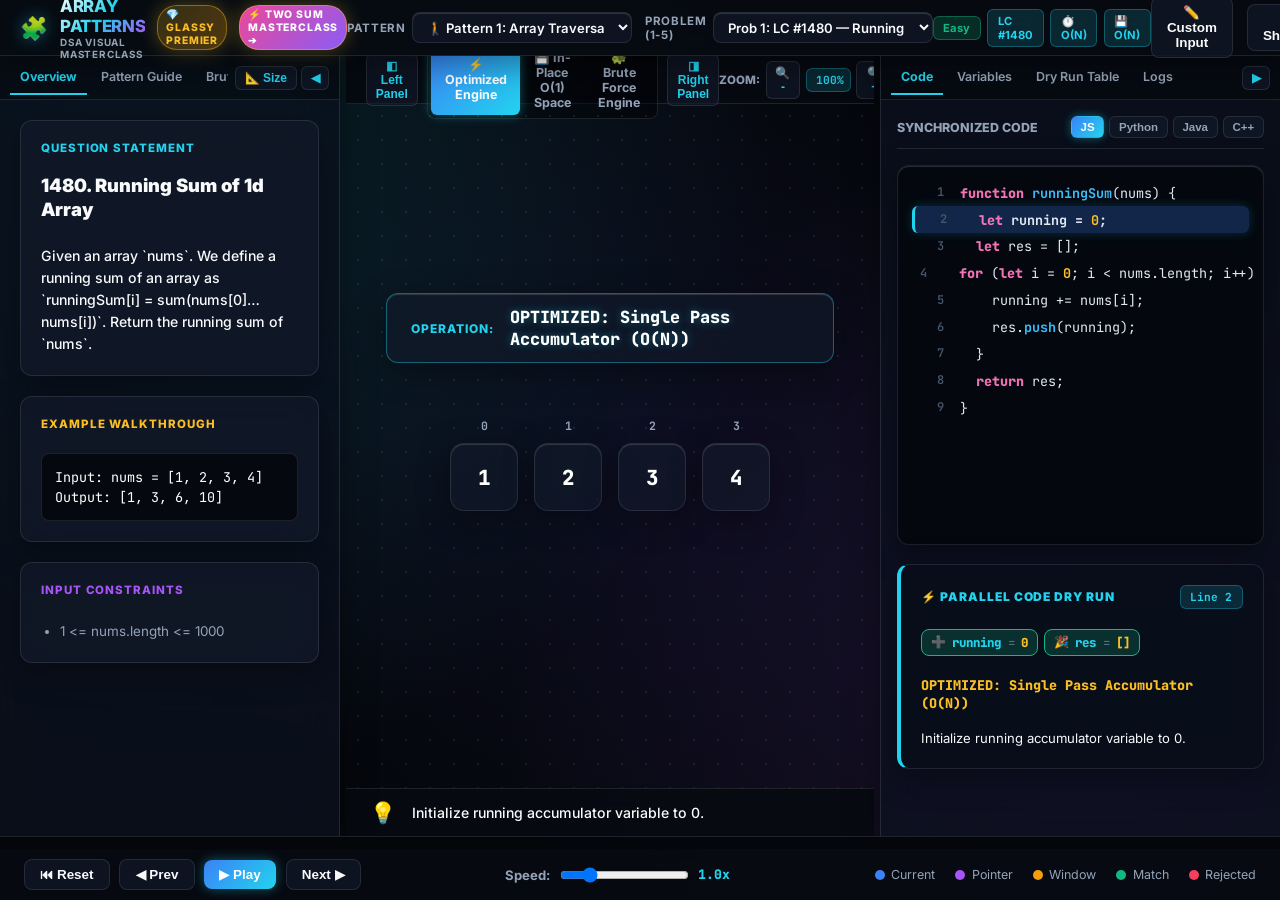
==== commit 41385d00: "Separate Variable Panel from Code tab into its own dedicated Variables tab" ====
--- a/index.html
+++ b/index.html
@@ -232,11 +232,12 @@
     <!-- RIGHT RESIZER HANDLE -->
     <div class="panel-resizer" id="resizerRight" title="Drag to resize Right Panel"></div>
 
-    <!-- RIGHT PANEL: CODE & PARALLEL LIVE DRY RUN & VARIABLES -->
+    <!-- RIGHT PANEL: CODE, VARIABLES, DRY RUN & LOGS -->
     <section class="panel-right" id="panelRight">
       <div class="tab-header">
         <nav id="rightTabs" style="display: flex; gap: 0.2rem;">
-          <button class="tab-btn active" data-tab="tab-code">Code & Variables</button>
+          <button class="tab-btn active" data-tab="tab-code">Code</button>
+          <button class="tab-btn" data-tab="tab-vars">Variables</button>
           <button class="tab-btn" data-tab="tab-dryrun">Dry Run Table</button>
           <button class="tab-btn" data-tab="tab-logs">Logs</button>
         </nav>
@@ -244,50 +245,44 @@
       </div>
 
       <div class="tab-body" style="height: calc(100% - 44px); padding: 0;">
-        <!-- CODE & VARIABLES STACKED TAB WITH RESIZER -->
-        <div id="tab-code" class="tab-content active split-tab-container">
-          <!-- TOP SUB-PANEL: CODE & PARALLEL DRY RUN -->
-          <div id="subpanelCodeTop" class="subpanel-top">
-            <div class="code-toolbar">
-              <span class="code-title">SYNCHRONIZED CODE</span>
-              <div class="lang-selector" id="langSelector">
-                <button class="lang-btn active" data-lang="javascript">JS</button>
-                <button class="lang-btn" data-lang="python">Python</button>
-                <button class="lang-btn" data-lang="java">Java</button>
-                <button class="lang-btn" data-lang="cpp">C++</button>
-              </div>
-            </div>
-            <div id="codeDisplayBox" class="code-display-block">
-              <!-- Rendered colorful code with highlighted current step line -->
-            </div>
-
-            <!-- PARALLEL LIVE DRY RUN CARD -->
-            <div id="codeDryRunCard" class="quiz-card" style="border-left: 4px solid var(--accent-cyan); background: rgba(9, 14, 26, 0.85); margin-top: 0.5rem;">
-              <div style="display: flex; align-items: center; justify-content: space-between;">
-                <span style="font-size: 0.75rem; font-weight: 900; color: var(--accent-cyan); text-transform: uppercase; letter-spacing: 0.08em; display: flex; align-items: center; gap: 0.3rem;">⚡ PARALLEL CODE DRY RUN</span>
-                <span id="codeDryRunLineBadge" class="badge badge-info" style="font-family: var(--font-code);">Line 1</span>
-              </div>
-              <div id="codeDryRunVars" style="display: flex; flex-wrap: wrap; gap: 0.4rem; margin-top: 0.4rem;">
-                <!-- Live variable pills for active line -->
-              </div>
-              <div id="codeDryRunOp" style="font-family: var(--font-code); font-size: 0.84rem; color: var(--accent-gold); font-weight: 800; margin-top: 0.4rem;"></div>
-              <div id="codeDryRunExp" style="font-size: 0.82rem; color: var(--text-main); margin-top: 0.2rem; line-height: 1.45;"></div>
-            </div>
-          </div>
-
-          <!-- VERTICAL SUB-PANEL RESIZER HANDLE -->
-          <div class="subpanel-resizer-v" id="resizerRightSubPanel" title="Drag to adjust Code vs Variables height (Double click to reset)"></div>
-
-          <!-- BOTTOM SUB-PANEL: VARIABLES TRACKING PANEL -->
-          <div id="subpanelVarsBottom" class="subpanel-bottom">
-            <div class="quiz-card" style="height: 100%; display: flex; flex-direction: column; overflow: hidden; margin-bottom: 0;">
-              <h3 style="font-size: 0.85rem; font-weight: 800; color: var(--accent-cyan); margin-bottom: 0.5rem; display: flex; align-items: center; justify-content: space-between;">
-                <span>🔍 Live Variable Watch Grid</span>
-                <span style="font-size: 0.7rem; color: var(--text-muted); font-weight: 600;">Real-time State</span>
-              </h3>
-              <div id="varWatchGrid" class="var-watch-grid" style="flex: 1; overflow-y: auto;">
-                <!-- Variable cards dynamically updated -->
-              </div>
+        <!-- CODE & DRY RUN CARD TAB -->
+        <div id="tab-code" class="tab-content active" style="padding: 1rem; display: flex; flex-direction: column; gap: 1rem; height: 100%; overflow-y: auto;">
+          <div class="code-toolbar">
+            <span class="code-title">SYNCHRONIZED CODE</span>
+            <div class="lang-selector" id="langSelector">
+              <button class="lang-btn active" data-lang="javascript">JS</button>
+              <button class="lang-btn" data-lang="python">Python</button>
+              <button class="lang-btn" data-lang="java">Java</button>
+              <button class="lang-btn" data-lang="cpp">C++</button>
+            </div>
+          </div>
+          <div id="codeDisplayBox" class="code-display-block" style="flex: 1; min-height: 250px;">
+            <!-- Rendered colorful code with highlighted current step line -->
+          </div>
+
+          <!-- PARALLEL LIVE DRY RUN CARD -->
+          <div id="codeDryRunCard" class="quiz-card" style="border-left: 4px solid var(--accent-cyan); background: rgba(9, 14, 26, 0.85); margin-top: 0.2rem;">
+            <div style="display: flex; align-items: center; justify-content: space-between;">
+              <span style="font-size: 0.75rem; font-weight: 900; color: var(--accent-cyan); text-transform: uppercase; letter-spacing: 0.08em; display: flex; align-items: center; gap: 0.3rem;">⚡ PARALLEL CODE DRY RUN</span>
+              <span id="codeDryRunLineBadge" class="badge badge-info" style="font-family: var(--font-code);">Line 1</span>
+            </div>
+            <div id="codeDryRunVars" style="display: flex; flex-wrap: wrap; gap: 0.4rem; margin-top: 0.4rem;">
+              <!-- Live variable pills for active line -->
+            </div>
+            <div id="codeDryRunOp" style="font-family: var(--font-code); font-size: 0.84rem; color: var(--accent-gold); font-weight: 800; margin-top: 0.4rem;"></div>
+            <div id="codeDryRunExp" style="font-size: 0.82rem; color: var(--text-main); margin-top: 0.2rem; line-height: 1.45;"></div>
+          </div>
+        </div>
+
+        <!-- DEDICATED LIVE VARIABLES WATCH GRID TAB -->
+        <div id="tab-vars" class="tab-content" style="padding: 1rem; height: 100%; overflow-y: auto;">
+          <div class="quiz-card" style="height: 100%; display: flex; flex-direction: column; overflow: hidden; margin-bottom: 0;">
+            <h3 style="font-size: 0.85rem; font-weight: 800; color: var(--accent-cyan); margin-bottom: 0.75rem; display: flex; align-items: center; justify-content: space-between;">
+              <span>🔍 Live Variable Watch Grid</span>
+              <span style="font-size: 0.7rem; color: var(--text-muted); font-weight: 600;">Real-time State</span>
+            </h3>
+            <div id="varWatchGrid" class="var-watch-grid" style="flex: 1; overflow-y: auto;">
+              <!-- Variable cards dynamically updated -->
             </div>
           </div>
         </div>
